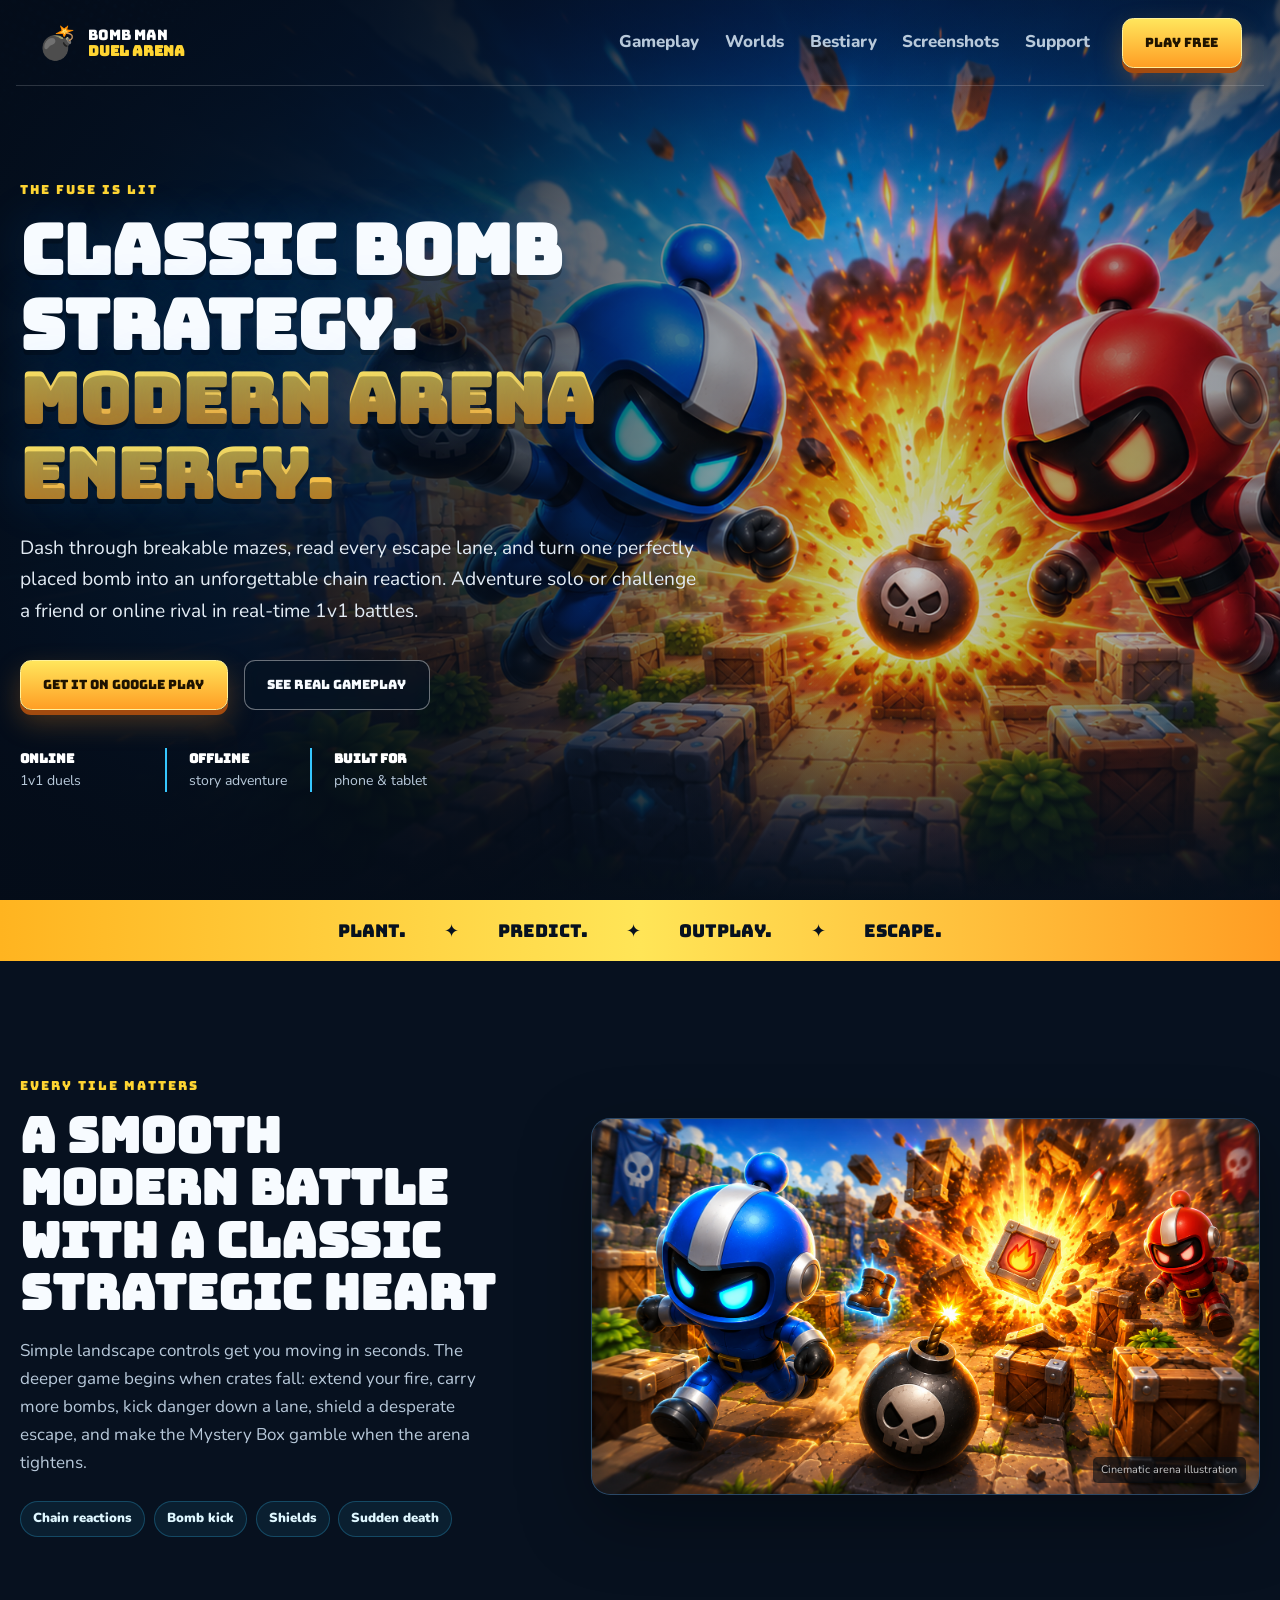
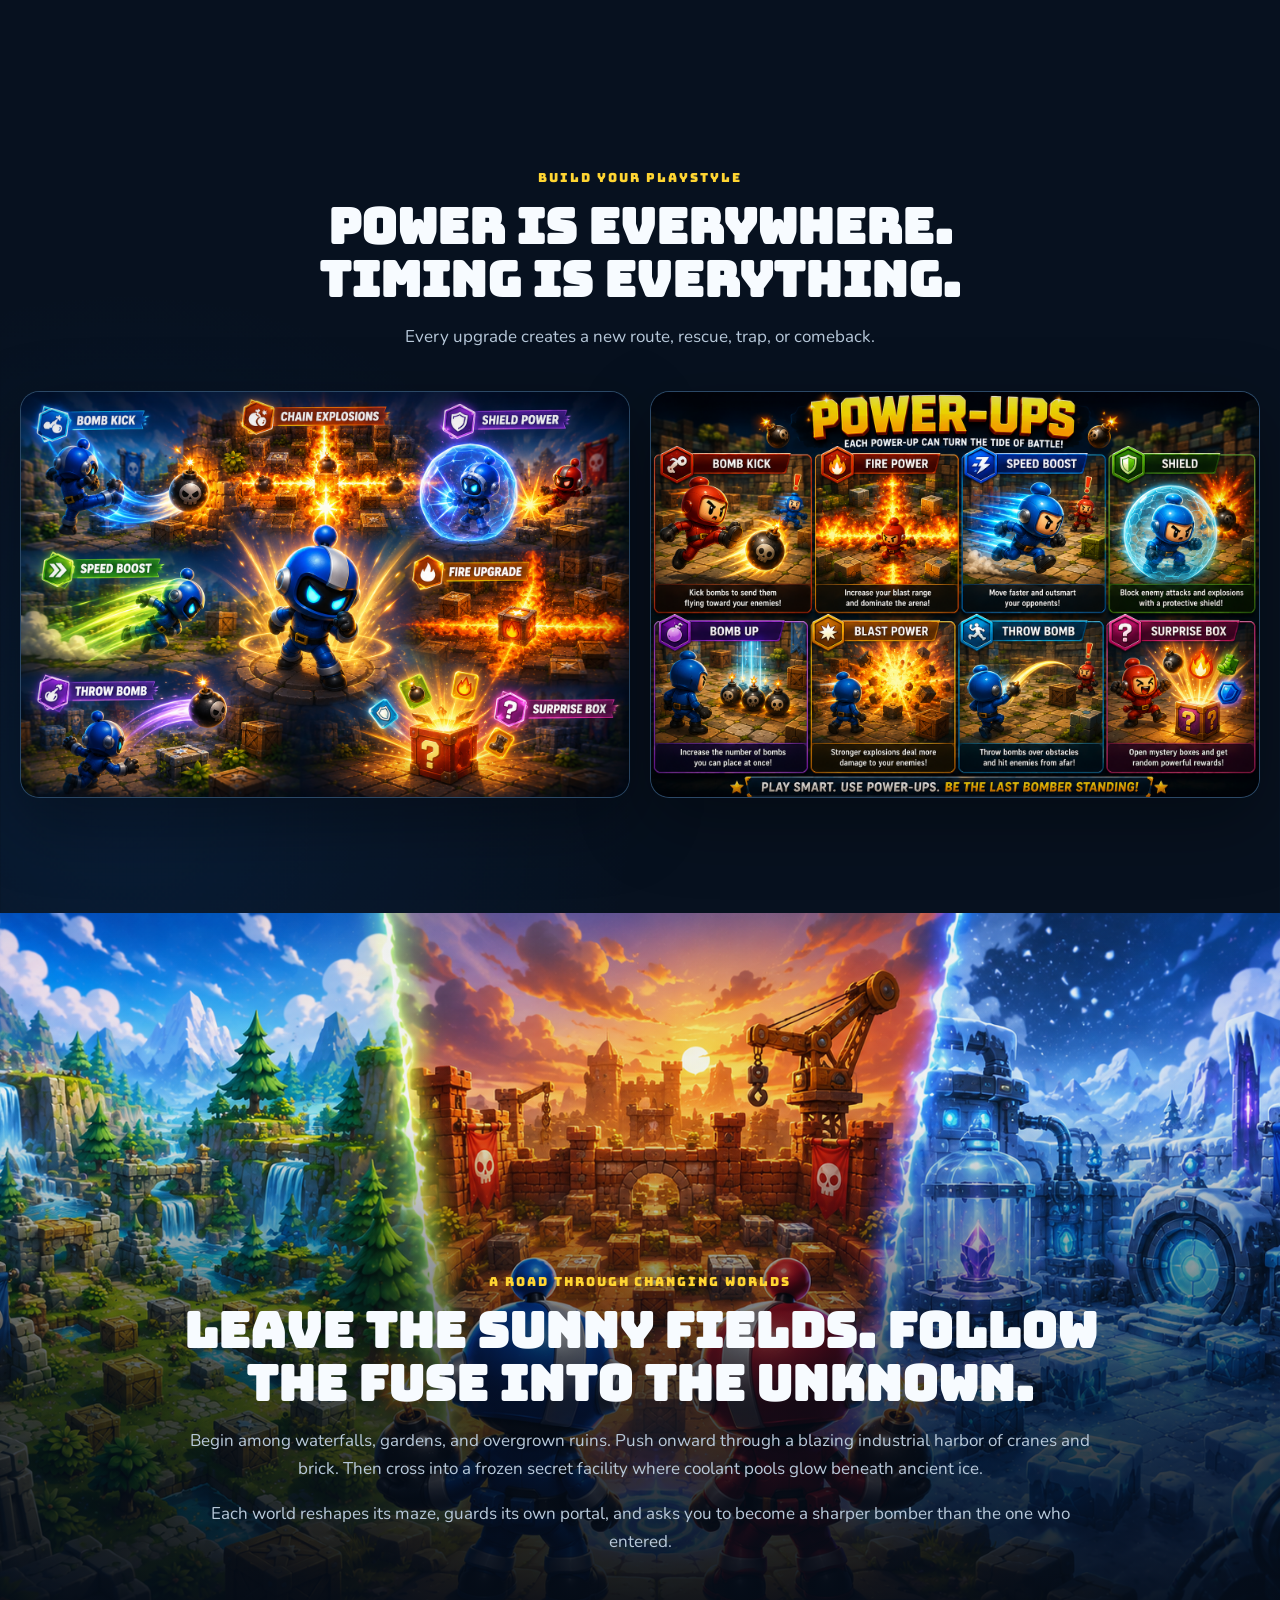
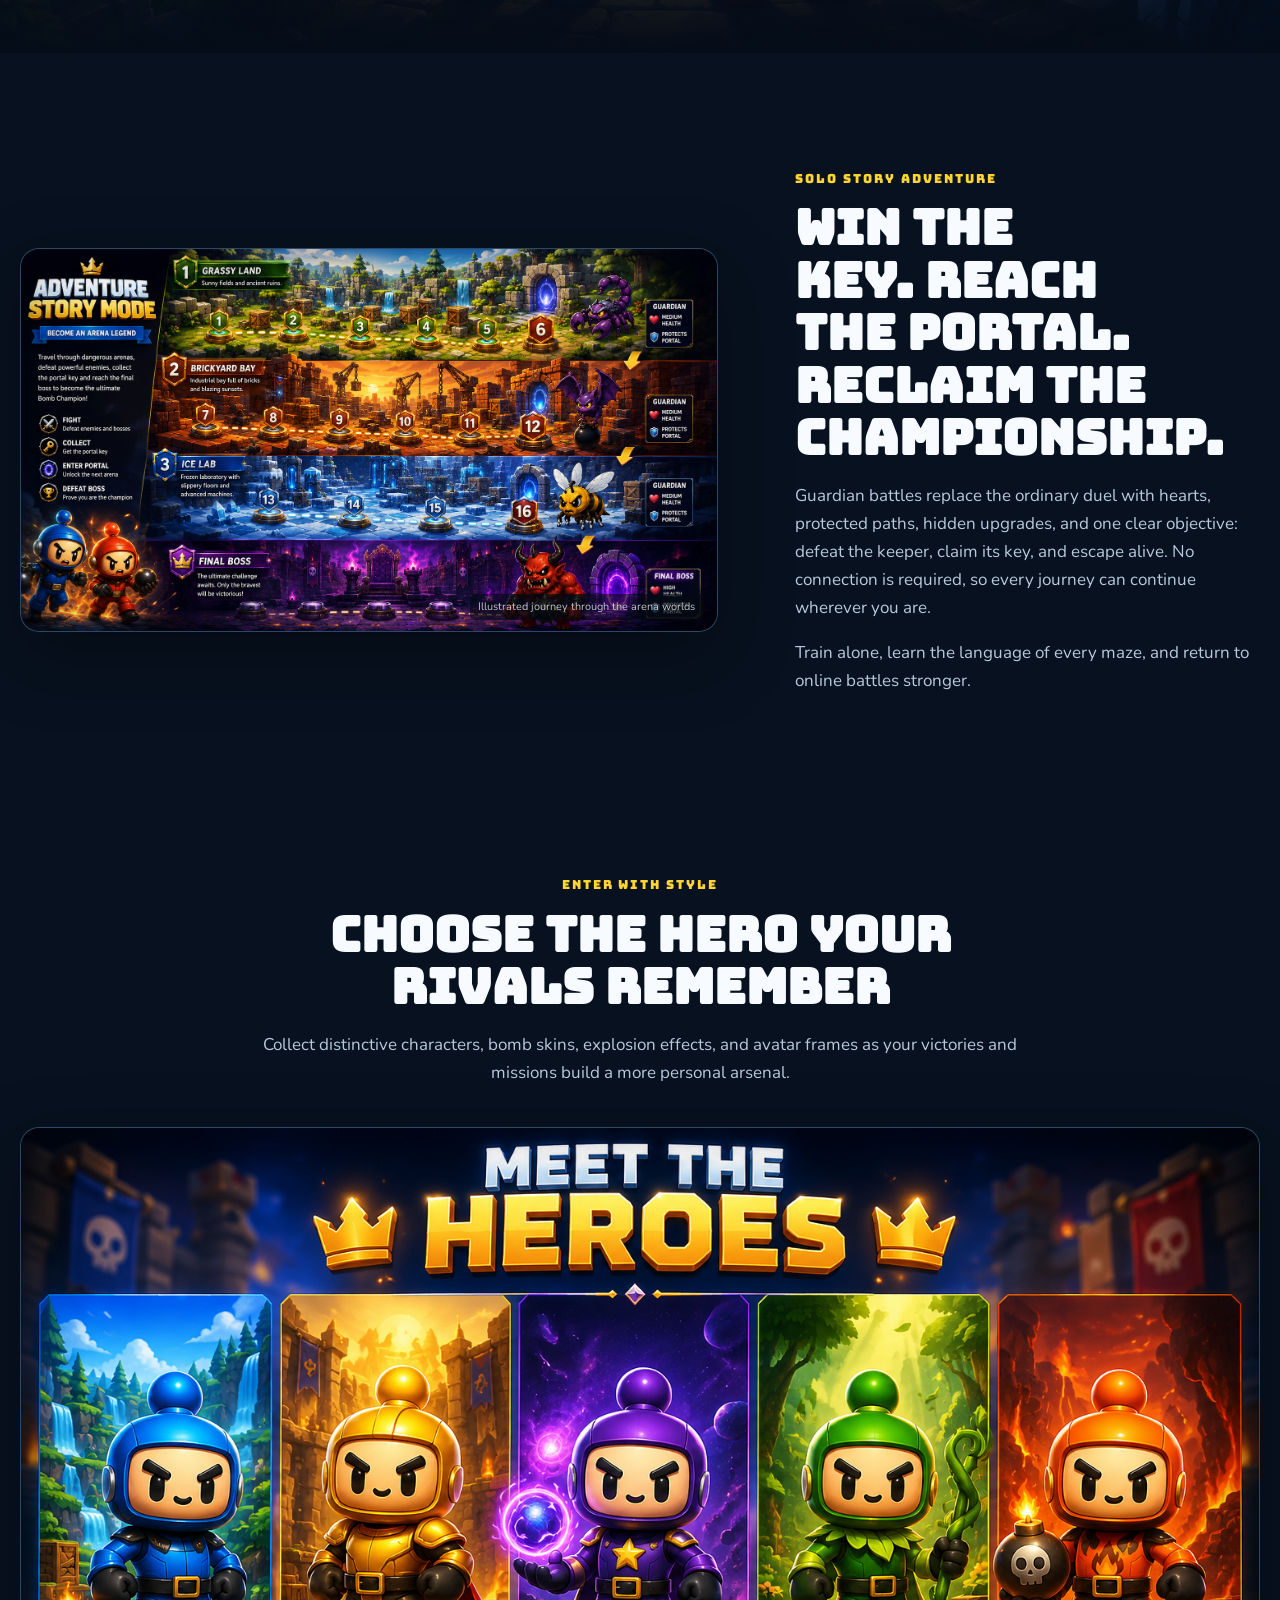
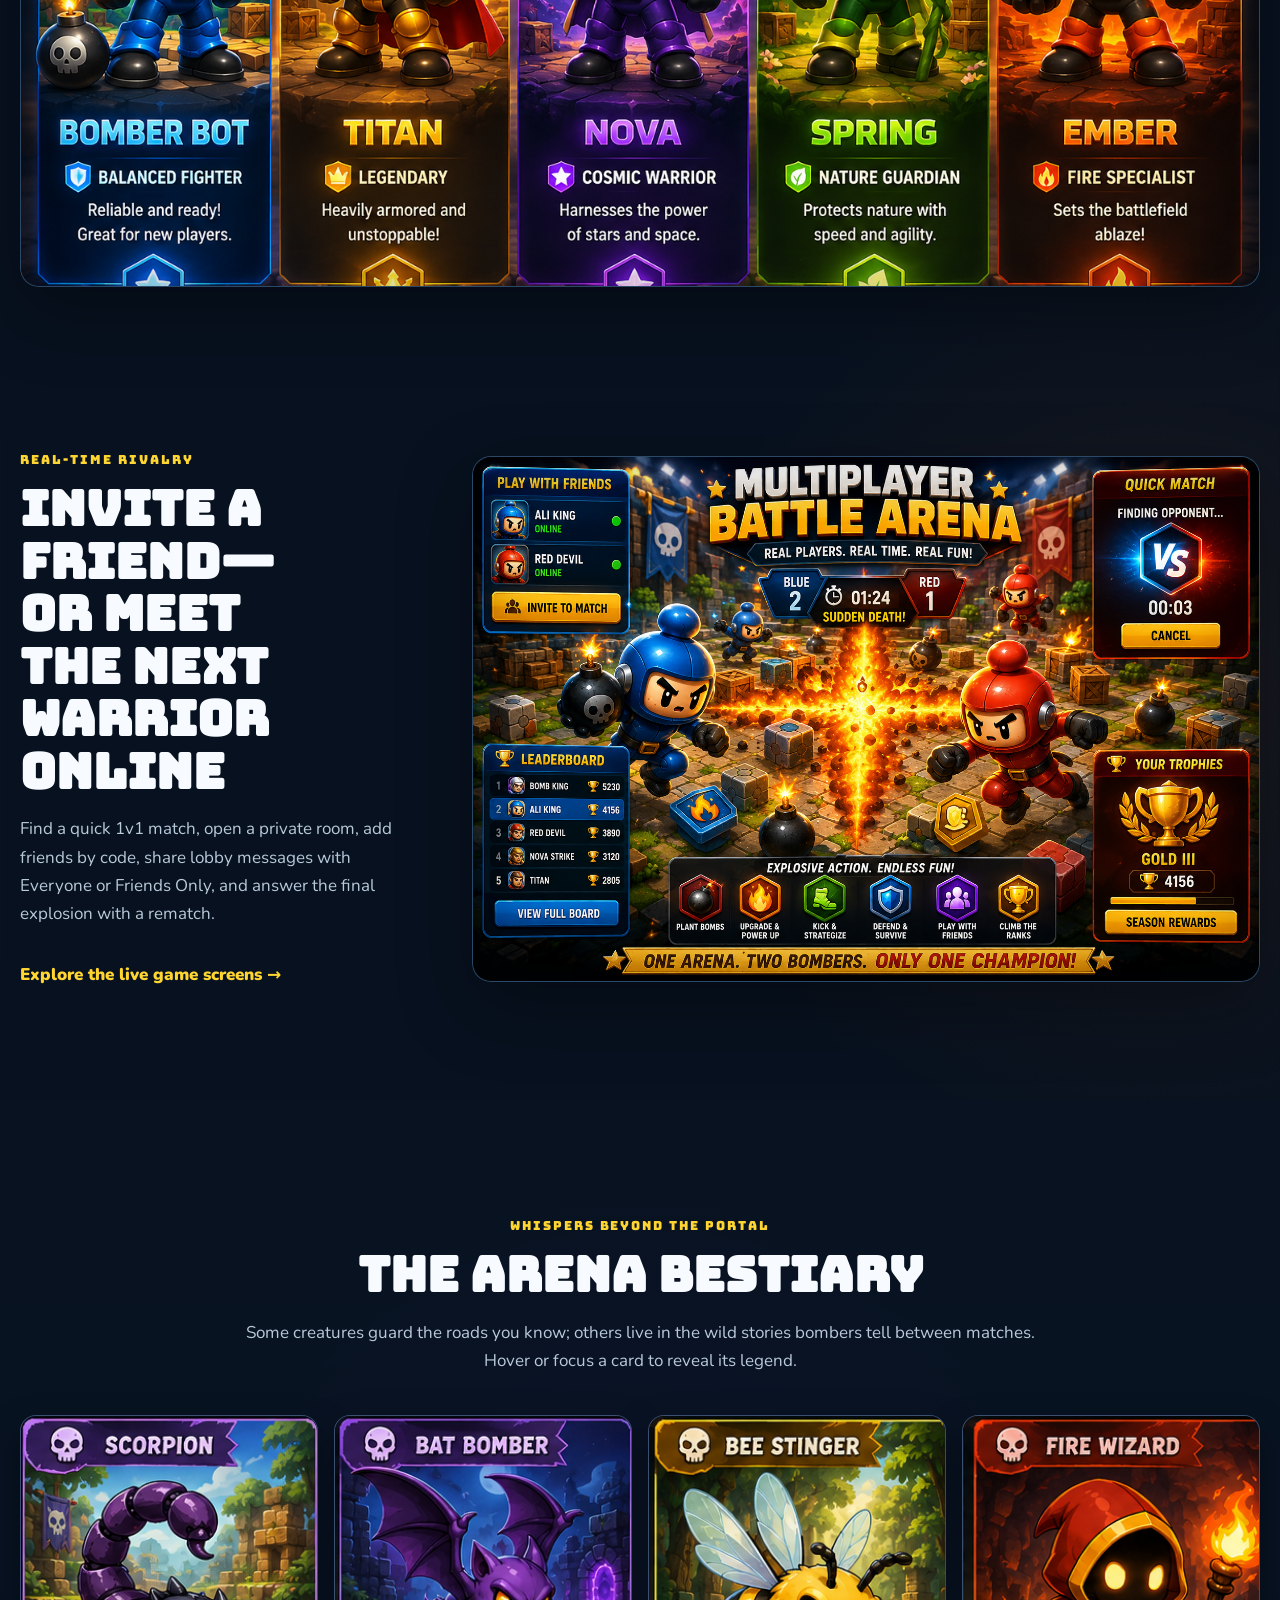
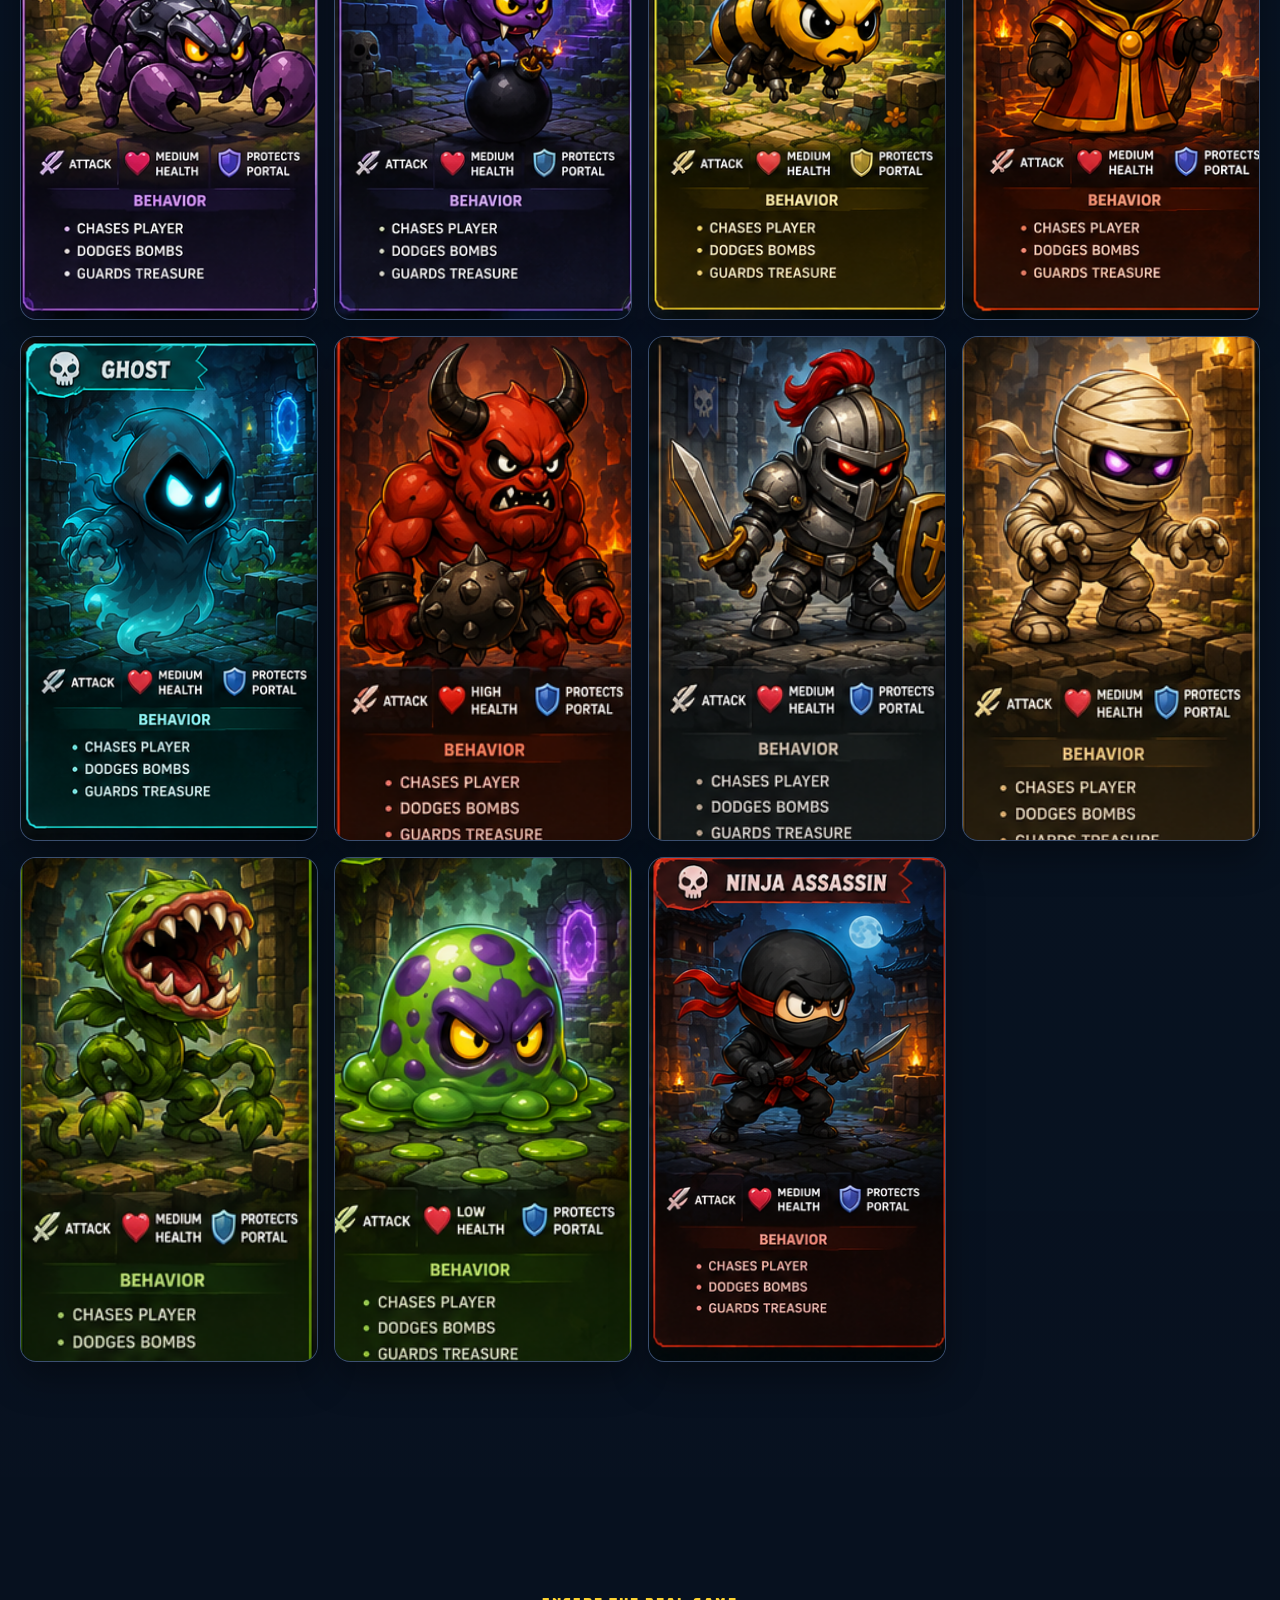
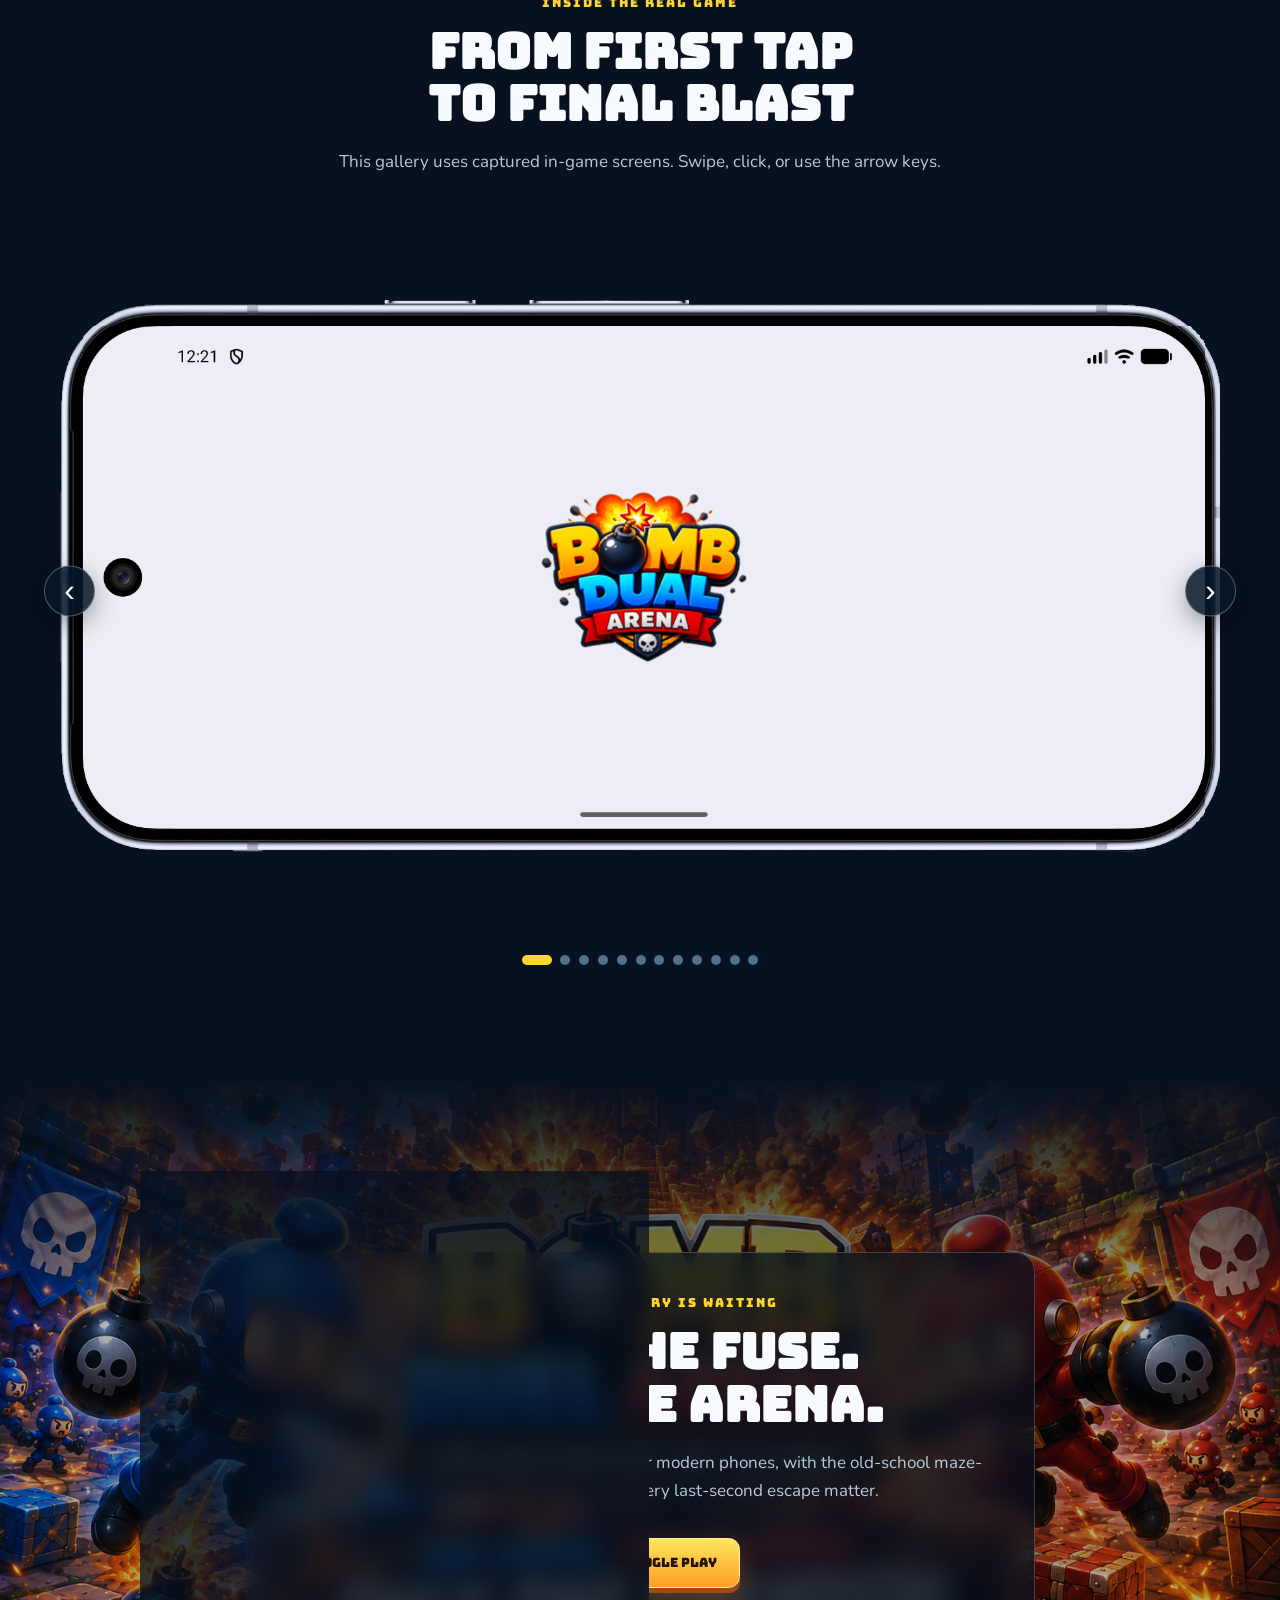
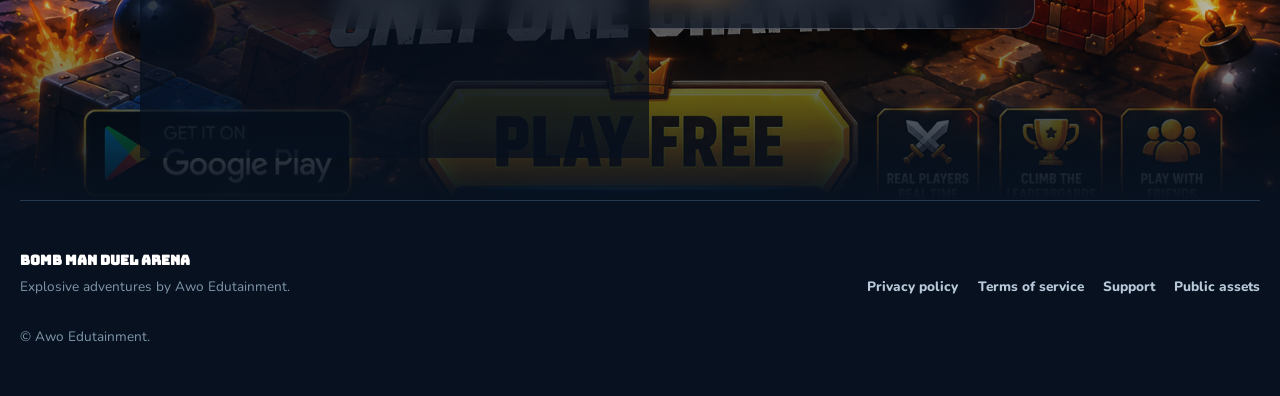
==== index.html @ c34340f0 "Update Bomb Man Duel Arena public website" ====
<!DOCTYPE html>
<html lang="en">
<head>
<meta charset="utf-8">
<meta name="viewport" content="width=device-width, initial-scale=1">
<title>Bomb Man Duel Arena — Classic Bomb Adventure, Rebuilt for Mobile</title>
<meta name="description" content="Play Bomb Man Duel Arena solo or online: fast 1v1 bomb battles, story worlds, guardian challenges, power-ups, friends, and modern mobile controls.">
<link rel="canonical" href="https://awahab07.github.io/bomb-duel-arena-public/">
<meta property="og:title" content="Bomb Man Duel Arena">
<meta property="og:description" content="Classic maze-bomb strategy with a vibrant modern look, solo story adventures, and real-time online rivalry.">
<meta property="og:type" content="website">
<meta property="og:url" content="https://awahab07.github.io/bomb-duel-arena-public/">
<meta property="og:image" content="https://awahab07.github.io/bomb-duel-arena-public/assets/concept/Hero_Banner_1920_1080.png">
<meta name="twitter:card" content="summary_large_image">
<link rel="stylesheet" href="style.css">
<link rel="icon" href="data:image/svg+xml,<svg xmlns=%22http://www.w3.org/2000/svg%22 viewBox=%220 0 100 100%22><text y=%22.9em%22 font-size=%2290%22>💣</text></svg>">
<script defer src="site.js"></script>
</head>
<body>
<a class="skip-link" href="#main">Skip to content</a>

<header class="site-header">
  <a class="brand" href="#" aria-label="Bomb Man Duel Arena home">
    <span class="brand-bomb" aria-hidden="true">💣</span>
    <span>Bomb Man <strong>Duel Arena</strong></span>
  </a>
  <nav class="site-nav" aria-label="Primary">
    <a href="#gameplay">Gameplay</a>
    <a href="#worlds">Worlds</a>
    <a href="#bestiary">Bestiary</a>
    <a href="#screenshots">Screenshots</a>
    <a href="support/">Support</a>
  </nav>
  <a class="nav-cta" href="https://play.google.com/store/apps/details?id=com.awoedutainment.bda">Play free</a>
</header>

<main id="main">
  <section class="hero-section">
    <img class="hero-backdrop" src="assets/concept/Hero_Banner_1920_1080.png" alt="" width="1672" height="941">
    <div class="hero-vignette"></div>
    <div class="hero-copy">
      <p class="eyebrow">The fuse is lit</p>
      <h1>Classic bomb strategy.<br><span>Modern arena energy.</span></h1>
      <p>Dash through breakable mazes, read every escape lane, and turn one perfectly placed bomb into an unforgettable chain reaction. Adventure solo or challenge a friend or online rival in real-time 1v1 battles.</p>
      <div class="hero-actions">
        <a class="button primary" href="https://play.google.com/store/apps/details?id=com.awoedutainment.bda">Get it on Google Play</a>
        <a class="button ghost" href="#screenshots">See real gameplay</a>
      </div>
      <ul class="hero-stats" aria-label="Game highlights">
        <li><strong>Online</strong><span>1v1 duels</span></li>
        <li><strong>Offline</strong><span>story adventure</span></li>
        <li><strong>Built for</strong><span>phone &amp; tablet</span></li>
      </ul>
    </div>
  </section>

  <section class="intro-strip" aria-label="Core game promise">
    <p>Plant.</p><span>✦</span><p>Predict.</p><span>✦</span><p>Outplay.</p><span>✦</span><p>Escape.</p>
  </section>

  <section class="content-section split-feature" id="gameplay">
    <div class="section-copy">
      <p class="eyebrow">Every tile matters</p>
      <h2>A smooth modern battle with a classic strategic heart</h2>
      <p>Simple landscape controls get you moving in seconds. The deeper game begins when crates fall: extend your fire, carry more bombs, kick danger down a lane, shield a desperate escape, and make the Mystery Box gamble when the arena tightens.</p>
      <div class="pill-row">
        <span>Chain reactions</span><span>Bomb kick</span><span>Shields</span><span>Sudden death</span>
      </div>
    </div>
    <figure class="cinematic-frame">
      <img src="assets/concept/bomb-combat.png" width="1672" height="941" loading="lazy" alt="Illustrated bomb combat with heroes racing through exploding crates.">
      <figcaption>Cinematic arena illustration</figcaption>
    </figure>
  </section>

  <section class="content-section">
    <div class="section-heading centered">
      <p class="eyebrow">Build your playstyle</p>
      <h2>Power is everywhere. Timing is everything.</h2>
      <p>Every upgrade creates a new route, rescue, trap, or comeback.</p>
    </div>
    <div class="strategy-grid">
      <figure class="art-panel">
        <img src="assets/concept/Strategy.png" width="1536" height="1024" loading="lazy" alt="Illustrated strategy board showing bomb kick, chain explosions, shields, speed, fire, and mystery rewards.">
      </figure>
      <figure class="art-panel">
        <img src="assets/concept/power-ups.png" width="1536" height="1024" loading="lazy" alt="Illustrated power-up collection for bomb count, blast strength, speed, shield, kick, and mystery rewards.">
      </figure>
    </div>
  </section>

  <section class="worlds-section" id="worlds">
    <img class="worlds-backdrop" src="assets/concept/3-worlds.png" width="1774" height="887" loading="lazy" alt="Illustrated green valley, industrial city, and frozen laboratory worlds.">
    <div class="worlds-copy">
      <p class="eyebrow">A road through changing worlds</p>
      <h2>Leave the sunny fields. Follow the fuse into the unknown.</h2>
      <p>Begin among waterfalls, gardens, and overgrown ruins. Push onward through a blazing industrial harbor of cranes and brick. Then cross into a frozen secret facility where coolant pools glow beneath ancient ice.</p>
      <p>Each world reshapes its maze, guards its own portal, and asks you to become a sharper bomber than the one who entered.</p>
    </div>
  </section>

  <section class="content-section split-feature story-feature">
    <figure class="cinematic-frame">
      <img src="assets/concept/story.png" width="1693" height="929" loading="lazy" alt="Illustrated story journey across green, industrial, and frozen paths toward guardian portals.">
      <figcaption>Illustrated journey through the arena worlds</figcaption>
    </figure>
    <div class="section-copy">
      <p class="eyebrow">Solo story adventure</p>
      <h2>Win the key. Reach the portal. Reclaim the championship.</h2>
      <p>Guardian battles replace the ordinary duel with hearts, protected paths, hidden upgrades, and one clear objective: defeat the keeper, claim its key, and escape alive. No connection is required, so every journey can continue wherever you are.</p>
      <p>Train alone, learn the language of every maze, and return to online battles stronger.</p>
    </div>
  </section>

  <section class="content-section heroes-section">
    <div class="section-heading centered">
      <p class="eyebrow">Enter with style</p>
      <h2>Choose the hero your rivals remember</h2>
      <p>Collect distinctive characters, bomb skins, explosion effects, and avatar frames as your victories and missions build a more personal arsenal.</p>
    </div>
    <figure class="wide-art-panel">
      <img src="assets/concept/heroes.png" width="1536" height="1024" loading="lazy" alt="Illustrated Bomber Bot, Titan, Nova, Spring, and Ember hero lineup.">
    </figure>
  </section>

  <section class="versus-section">
    <div class="versus-copy">
      <p class="eyebrow">Real-time rivalry</p>
      <h2>Invite a friend—or meet the next warrior online</h2>
      <p>Find a quick 1v1 match, open a private room, add friends by code, share lobby messages with Everyone or Friends Only, and answer the final explosion with a rematch.</p>
      <a class="text-link" href="#screenshots">Explore the live game screens →</a>
    </div>
    <figure class="wide-art-panel">
      <img src="assets/concept/multiplayer.png" width="1536" height="1024" loading="lazy" alt="Cinematic concept art celebrating multiplayer bomb-arena rivalry.">
    </figure>
  </section>

  <section class="bestiary-section" id="bestiary">
    <div class="section-heading centered">
      <p class="eyebrow">Whispers beyond the portal</p>
      <h2>The arena bestiary</h2>
      <p>Some creatures guard the roads you know; others live in the wild stories bombers tell between matches. Hover or focus a card to reveal its legend.</p>
    </div>
    <div class="enemy-grid">
      <article class="flip-card" tabindex="0"><div class="flip-card-inner"><div class="flip-front"><img src="assets/enemies/scorpion.png" alt="Scorpion enemy card."></div><div class="flip-back"><h3>Scorpion</h3><p>The canyon gatekeeper hears a fuse through stone. It circles the treasure path, lets impatient heroes commit, then snaps shut the only safe lane.</p><span>Portal sentinel · Ambusher</span></div></div></article>
      <article class="flip-card" tabindex="0"><div class="flip-card-inner"><div class="flip-front"><img src="assets/enemies/bat-bomber.png" alt="Bat Bomber enemy card."></div><div class="flip-back"><h3>Bat Bomber</h3><p>A cave-born trickster that rides its own bomb through moonlit ruins. Every flutter is a feint; every dropped fuse lands where panic wants to run.</p><span>Night raider · Fuse rider</span></div></div></article>
      <article class="flip-card" tabindex="0"><div class="flip-card-inner"><div class="flip-front"><img src="assets/enemies/bee-stinger.png" alt="Bee Stinger enemy card."></div><div class="flip-back"><h3>Bee Stinger</h3><p>The gardens' furious patrol captain. Fast, territorial, and impossible to ignore, it turns flower-lined corridors into buzzing pursuit routes.</p><span>Garden hunter · Swift guard</span></div></div></article>
      <article class="flip-card" tabindex="0"><div class="flip-card-inner"><div class="flip-front"><img src="assets/enemies/fire-wizard.png" alt="Fire Wizard enemy card."></div><div class="flip-back"><h3>Fire Wizard</h3><p>Keeper of the factory's first flame. Its lantern reads the future in sparks and seals careless exits with walls of living heat.</p><span>Flame keeper · Lane controller</span></div></div></article>
      <article class="flip-card" tabindex="0"><div class="flip-card-inner"><div class="flip-front"><img src="assets/enemies/ghost.png" alt="Ghost enemy card."></div><div class="flip-back"><h3>Ghost</h3><p>A lost champion that never found its final portal. It drifts through silent halls, guarding the key it can no longer carry.</p><span>Portal echo · Relentless watcher</span></div></div></article>
      <article class="flip-card" tabindex="0"><div class="flip-card-inner"><div class="flip-front"><img src="assets/enemies/demon-brute.png" alt="Demon Brute enemy card."></div><div class="flip-back"><h3>Demon Brute</h3><p>The furnace made a monster from rage and iron. It does not solve mazes; it advances until the maze learns to move.</p><span>Furnace tyrant · Heavy pursuer</span></div></div></article>
      <article class="flip-card" tabindex="0"><div class="flip-card-inner"><div class="flip-front"><img src="assets/enemies/dark-knight.png" alt="Dark Knight enemy card."></div><div class="flip-back"><h3>Dark Knight</h3><p>Once sworn to protect the championship crown, this silent duelist now tests every challenger with shield, steel, and perfect patience.</p><span>Fallen champion · Armored guard</span></div></div></article>
      <article class="flip-card" tabindex="0"><div class="flip-card-inner"><div class="flip-front"><img src="assets/enemies/mummy.png" alt="Mummy enemy card."></div><div class="flip-back"><h3>Mummy</h3><p>Wrapped in maps from arenas erased from history. It follows old routes no living bomber remembers—and always arrives first.</p><span>Ancient pathfinder · Tomb keeper</span></div></div></article>
      <article class="flip-card" tabindex="0"><div class="flip-card-inner"><div class="flip-front"><img src="assets/enemies/plant-monster.png" alt="Plant Monster enemy card."></div><div class="flip-back"><h3>Plant Monster</h3><p>A hungry wall of roots and teeth awakened beneath the meadow. Break its cover and the whole garden seems to chase you.</p><span>Wild guardian · Close-range terror</span></div></div></article>
      <article class="flip-card" tabindex="0"><div class="flip-card-inner"><div class="flip-front"><img src="assets/enemies/toxic-slime.png" alt="Toxic Slime enemy card."></div><div class="flip-back"><h3>Toxic Slime</h3><p>Born where mystery energy leaked into the ruins. Slow to anger, impossible to predict, and always larger after a bad decision.</p><span>Mystery spawn · Living hazard</span></div></div></article>
      <article class="flip-card" tabindex="0"><div class="flip-card-inner"><div class="flip-front"><img src="assets/enemies/ninja-assassin.png" alt="Ninja Assassin enemy card."></div><div class="flip-back"><h3>Ninja Assassin</h3><p>The midnight rival who studies every dodge before making one move. By the time its red scarf appears, the escape route is already gone.</p><span>Moonlit rival · Precision hunter</span></div></div></article>
    </div>
  </section>

  <section class="screenshots-section" id="screenshots">
    <div class="section-heading centered">
      <p class="eyebrow">Inside the real game</p>
      <h2>From first tap to final blast</h2>
      <p>This gallery uses captured in-game screens. Swipe, click, or use the arrow keys.</p>
    </div>
    <div class="carousel" data-carousel data-carousel-name="Game screen" tabindex="0" aria-roledescription="carousel" aria-label="In-game screenshots">
      <div class="carousel-live" data-carousel-live aria-live="polite"></div>
      <button type="button" class="carousel-control prev" data-carousel-prev aria-label="Previous screenshot">‹</button>
      <div class="carousel-viewport"><div class="carousel-track" data-carousel-track>
        <figure class="carousel-slide" data-carousel-slide><img src="assets/screenshots/bda-1.png" width="1784" height="850" loading="lazy" alt="Bomb Duel Arena splash screen inside a landscape phone frame."></figure>
        <figure class="carousel-slide" data-carousel-slide hidden><img src="assets/screenshots/bda-2.png" width="1784" height="850" loading="lazy" alt="Tap-to-start title screen with blue, red, green, and gold bomb heroes."></figure>
        <figure class="carousel-slide" data-carousel-slide hidden><img src="assets/screenshots/bda-3.png" width="1784" height="850" loading="lazy" alt="Main menu with online play, offline story, missions, shop, characters, leaderboard, and friends."></figure>
        <figure class="carousel-slide" data-carousel-slide hidden><img src="assets/screenshots/bda-4.png" width="1784" height="850" loading="lazy" alt="Online 1v1 matchmaking screen with entry fee and random arena selection."></figure>
        <figure class="carousel-slide" data-carousel-slide hidden><img src="assets/screenshots/bda-5.png" width="1784" height="850" loading="lazy" alt="Brickyard Bay story introduction over its island map."></figure>
        <figure class="carousel-slide" data-carousel-slide hidden><img src="assets/screenshots/bda-6.png" width="1784" height="850" loading="lazy" alt="Brickyard guardian fight with hearts, portal-key objective, bombs, and breakable crates."></figure>
        <figure class="carousel-slide" data-carousel-slide hidden><img src="assets/screenshots/bda-7.png" width="1784" height="850" loading="lazy" alt="Completed Brickyard Bay story map with sixteen connected stages and a boss gate."></figure>
        <figure class="carousel-slide" data-carousel-slide hidden><img src="assets/screenshots/bda-8.png" width="1784" height="850" loading="lazy" alt="Brickyard story battle before the maze crates are broken."></figure>
        <figure class="carousel-slide" data-carousel-slide hidden><img src="assets/screenshots/bda-9.png" width="1784" height="850" loading="lazy" alt="Completed Grassy Lands story map winding through forests, rivers, and mountains."></figure>
        <figure class="carousel-slide" data-carousel-slide hidden><img src="assets/screenshots/bda-10.png" width="1784" height="850" loading="lazy" alt="Live online 1v1 duel with timer, ping, stats, bombs, crates, and chain explosions."></figure>
        <figure class="carousel-slide" data-carousel-slide hidden><img src="assets/screenshots/bda-11.png" width="1784" height="850" loading="lazy" alt="Frozen Ice Lab guardian battle with portal, ice blocks, barrels, and explosion effects."></figure>
        <figure class="carousel-slide" data-carousel-slide hidden><img src="assets/screenshots/bda-12.png" width="1784" height="850" loading="lazy" alt="Friends Chat screen with friend code, Lobby Chat, Friends Chat, and Chat History tabs."></figure>
      </div></div>
      <button type="button" class="carousel-control next" data-carousel-next aria-label="Next screenshot">›</button>
      <div class="carousel-dots" data-carousel-dots aria-label="Screenshot pagination"></div>
    </div>
  </section>

  <section class="cta-section">
    <img src="assets/concept/CTA_banner.png" width="1536" height="1024" loading="lazy" alt="" class="cta-backdrop">
    <div class="cta-overlay"></div>
    <div class="cta-copy">
      <p class="eyebrow">Your next rivalry is waiting</p>
      <h2>Light the fuse. Enter the arena.</h2>
      <p>Free to download. Built from the ground up for modern phones, with the old-school maze-bomb feeling that still makes every last-second escape matter.</p>
      <a class="button primary" href="https://play.google.com/store/apps/details?id=com.awoedutainment.bda">Play on Google Play</a>
    </div>
  </section>
</main>

<footer class="site-footer">
  <div><strong>Bomb Man Duel Arena</strong><p>Explosive adventures by Awo Edutainment.</p></div>
  <nav aria-label="Legal">
    <a href="privacy-policy/">Privacy policy</a>
    <a href="terms-of-service/">Terms of service</a>
    <a href="support/">Support</a>
    <a href="assets/">Public assets</a>
  </nav>
  <p>© Awo Edutainment.</p>
</footer>
</body>
</html>
---- style.css ----
@import url("https://fonts.googleapis.com/css2?family=Bungee&family=Nunito:wght@500;700;800;900&display=swap");

:root {
  --ink: #07111f;
  --ink-soft: #0d1c31;
  --panel: #10233b;
  --panel-light: #173451;
  --line: rgba(135, 205, 255, 0.22);
  --text: #f7fbff;
  --muted: #b8c9da;
  --gold: #ffd532;
  --orange: #ff8a1f;
  --cyan: #36c7ff;
  --blue: #1789ff;
  --green: #3ee27b;
  --max: 1240px;
  color-scheme: dark;
}

* { box-sizing: border-box; }

html {
  scroll-behavior: smooth;
  background: var(--ink);
}

body {
  margin: 0;
  overflow-x: hidden;
  color: var(--text);
  background:
    radial-gradient(circle at 10% 24%, rgba(26, 131, 255, 0.1), transparent 32rem),
    radial-gradient(circle at 90% 55%, rgba(255, 125, 31, 0.08), transparent 30rem),
    var(--ink);
  font-family: "Nunito", system-ui, sans-serif;
  font-size: 17px;
  line-height: 1.65;
}

img { display: block; max-width: 100%; }
a { color: inherit; }

.skip-link {
  position: fixed;
  z-index: 1000;
  top: 1rem;
  left: 1rem;
  padding: 0.7rem 1rem;
  border-radius: 0.6rem;
  color: #07111f;
  background: #fff;
  transform: translateY(-180%);
}

.skip-link:focus { transform: translateY(0); }

.site-header {
  position: absolute;
  z-index: 20;
  top: 0;
  left: 50%;
  width: min(100% - 2rem, 1380px);
  min-height: 86px;
  display: flex;
  align-items: center;
  gap: 2rem;
  padding: 1rem 1.4rem;
  border-bottom: 1px solid rgba(255, 255, 255, 0.16);
  transform: translateX(-50%);
}

.brand {
  display: flex;
  align-items: center;
  gap: 0.6rem;
  color: white;
  font-family: "Bungee", sans-serif;
  font-size: 0.9rem;
  line-height: 1.1;
  text-decoration: none;
  text-transform: uppercase;
}

.brand strong {
  display: block;
  color: var(--gold);
}

.brand-bomb { font-size: 2rem; }

.site-nav {
  display: flex;
  gap: clamp(1rem, 2vw, 2rem);
  margin-left: auto;
}

.site-nav a,
.site-footer a {
  color: var(--muted);
  font-weight: 800;
  text-decoration: none;
}

.site-nav a:hover,
.site-nav a:focus-visible,
.site-footer a:hover,
.site-footer a:focus-visible {
  color: white;
}

.nav-cta,
.button {
  display: inline-flex;
  align-items: center;
  justify-content: center;
  min-height: 50px;
  padding: 0.75rem 1.4rem;
  border: 1px solid transparent;
  border-radius: 0.7rem;
  font-family: "Bungee", sans-serif;
  font-size: 0.8rem;
  line-height: 1.2;
  text-align: center;
  text-decoration: none;
  text-transform: uppercase;
  transition: transform 160ms ease, filter 160ms ease, background 160ms ease;
}

.nav-cta,
.button.primary {
  color: #1f1300;
  border-color: #fff19a;
  background: linear-gradient(180deg, #ffe65c, #ff9e24);
  box-shadow: 0 5px 0 #a34b0f, 0 12px 28px rgba(255, 146, 30, 0.27);
}

.button.ghost {
  border-color: rgba(255, 255, 255, 0.4);
  background: rgba(6, 19, 35, 0.64);
  backdrop-filter: blur(8px);
}

.nav-cta:hover,
.button:hover {
  filter: brightness(1.08);
  transform: translateY(-2px);
}

.hero-section {
  position: relative;
  min-height: min(940px, 100svh);
  display: grid;
  align-items: center;
  overflow: hidden;
  isolation: isolate;
}

.hero-backdrop,
.worlds-backdrop,
.cta-backdrop {
  position: absolute;
  z-index: -3;
  inset: 0;
  width: 100%;
  height: 100%;
  object-fit: cover;
}

.hero-backdrop { object-position: 62% center; }

.hero-vignette {
  position: absolute;
  z-index: -2;
  inset: 0;
  background:
    linear-gradient(90deg, rgba(4, 12, 24, 0.96) 0%, rgba(4, 12, 24, 0.78) 38%, rgba(4, 12, 24, 0.2) 67%, rgba(4, 12, 24, 0.45) 100%),
    linear-gradient(0deg, var(--ink), transparent 28%, transparent 75%, rgba(4, 12, 24, 0.5));
}

.hero-copy {
  width: min(100% - 2rem, var(--max));
  margin: 6.5rem auto 2rem;
}

.hero-copy > * { max-width: 690px; }

.eyebrow {
  margin: 0 0 0.8rem;
  color: var(--gold);
  font-family: "Bungee", sans-serif;
  font-size: 0.78rem;
  letter-spacing: 0.16em;
  text-transform: uppercase;
}

h1, h2, h3 {
  margin-top: 0;
  font-family: "Bungee", sans-serif;
  line-height: 1.08;
  text-wrap: balance;
}

h1 {
  margin-bottom: 1.3rem;
  font-size: clamp(2.55rem, 5.4vw, 5.6rem);
  text-shadow: 0 5px 0 rgba(0, 0, 0, 0.28), 0 0 50px rgba(26, 137, 255, 0.18);
}

h1 span {
  color: var(--gold);
  background: linear-gradient(180deg, #fff36b, #ff9b1e);
  -webkit-background-clip: text;
  background-clip: text;
  -webkit-text-fill-color: transparent;
}

h2 {
  margin-bottom: 1rem;
  font-size: clamp(2rem, 3.8vw, 3.7rem);
}

h3 { font-size: 1.12rem; }

.hero-copy > p:not(.eyebrow) {
  color: #e2ebf4;
  font-size: clamp(1.05rem, 1.5vw, 1.25rem);
}

.hero-actions {
  display: flex;
  flex-wrap: wrap;
  gap: 1rem;
  margin: 2rem 0 2.4rem;
}

.hero-stats {
  display: flex;
  flex-wrap: wrap;
  gap: 0;
  margin: 0;
  padding: 0;
  list-style: none;
}

.hero-stats li {
  min-width: 145px;
  padding: 0 1.4rem;
  border-left: 2px solid var(--cyan);
}

.hero-stats li:first-child { padding-left: 0; border-left: 0; }
.hero-stats strong, .hero-stats span { display: block; }
.hero-stats strong { color: white; font-family: "Bungee", sans-serif; font-size: 0.8rem; text-transform: uppercase; }
.hero-stats span { color: var(--muted); font-size: 0.88rem; }

.intro-strip {
  display: flex;
  justify-content: center;
  gap: clamp(0.7rem, 3vw, 3rem);
  padding: 1rem;
  overflow: hidden;
  color: var(--ink);
  background: linear-gradient(90deg, #ffb420, #ffe557, #ff9d23);
  font-family: "Bungee", sans-serif;
  font-size: clamp(0.75rem, 2vw, 1.1rem);
  white-space: nowrap;
}

.intro-strip p { margin: 0; }

.content-section,
.bestiary-section,
.screenshots-section {
  width: min(100% - 2rem, var(--max));
  margin: 0 auto;
  padding: clamp(5rem, 9vw, 8rem) 0;
}

.split-feature {
  display: grid;
  grid-template-columns: minmax(0, 0.85fr) minmax(0, 1.15fr);
  align-items: center;
  gap: clamp(2rem, 6vw, 6rem);
}

.story-feature { grid-template-columns: minmax(0, 1.2fr) minmax(0, 0.8fr); }

.section-copy p:not(.eyebrow),
.section-heading > p:not(.eyebrow),
.versus-copy p:not(.eyebrow),
.worlds-copy p:not(.eyebrow),
.cta-copy p:not(.eyebrow) {
  color: var(--muted);
}

.centered {
  max-width: 800px;
  margin: 0 auto 2.5rem;
  text-align: center;
}

.cinematic-frame,
.art-panel,
.wide-art-panel {
  position: relative;
  margin: 0;
  overflow: hidden;
  border: 1px solid var(--line);
  border-radius: 1.2rem;
  background: var(--panel);
  box-shadow: 0 24px 70px rgba(0, 0, 0, 0.34), inset 0 0 0 1px rgba(255, 255, 255, 0.03);
}

.cinematic-frame::before,
.art-panel::before,
.wide-art-panel::before {
  content: "";
  position: absolute;
  z-index: 2;
  inset: 0;
  pointer-events: none;
  box-shadow: inset 0 0 70px rgba(3, 10, 18, 0.28);
}

.cinematic-frame img,
.art-panel img,
.wide-art-panel img {
  width: 100%;
  height: 100%;
  object-fit: cover;
}

.cinematic-frame figcaption {
  position: absolute;
  z-index: 3;
  right: 0.8rem;
  bottom: 0.7rem;
  padding: 0.25rem 0.55rem;
  border-radius: 0.3rem;
  color: rgba(255, 255, 255, 0.76);
  background: rgba(3, 10, 18, 0.62);
  font-size: 0.68rem;
}

.pill-row {
  display: flex;
  flex-wrap: wrap;
  gap: 0.55rem;
  margin-top: 1.5rem;
}

.pill-row span {
  padding: 0.4rem 0.75rem;
  border: 1px solid rgba(54, 199, 255, 0.25);
  border-radius: 999px;
  color: #dff7ff;
  background: rgba(54, 199, 255, 0.08);
  font-size: 0.82rem;
  font-weight: 900;
}

.strategy-grid {
  display: grid;
  grid-template-columns: repeat(2, minmax(0, 1fr));
  gap: 1.2rem;
}

.strategy-grid .art-panel { aspect-ratio: 3 / 2; }

.worlds-section {
  position: relative;
  min-height: 740px;
  display: flex;
  align-items: flex-end;
  isolation: isolate;
  overflow: hidden;
}

.worlds-section::after {
  content: "";
  position: absolute;
  z-index: -2;
  inset: 0;
  background: linear-gradient(0deg, rgba(4, 12, 24, 0.98) 0%, rgba(4, 12, 24, 0.72) 36%, rgba(4, 12, 24, 0.05) 73%);
}

.worlds-copy {
  width: min(100% - 2rem, var(--max));
  max-width: 920px;
  margin: 0 auto;
  padding: 5rem 0;
  text-align: center;
}

.heroes-section { padding-top: 3rem; }
.wide-art-panel { max-height: 760px; }

.versus-section {
  width: min(100% - 2rem, var(--max));
  display: grid;
  grid-template-columns: minmax(270px, 0.66fr) minmax(0, 1.34fr);
  align-items: center;
  gap: clamp(2rem, 5vw, 5rem);
  margin: 0 auto;
  padding: 3rem 0 7rem;
}

.text-link {
  display: inline-block;
  margin-top: 1rem;
  color: var(--gold);
  font-weight: 900;
  text-decoration: none;
}

.bestiary-section {
  width: 100%;
  max-width: none;
  padding-right: max(1rem, calc((100vw - var(--max)) / 2));
  padding-left: max(1rem, calc((100vw - var(--max)) / 2));
  background:
    linear-gradient(rgba(7, 17, 31, 0.86), rgba(7, 17, 31, 0.96)),
    radial-gradient(circle at 50% 30%, rgba(91, 56, 171, 0.42), transparent 34rem),
    var(--ink-soft);
}

.enemy-grid {
  display: grid;
  grid-template-columns: repeat(4, minmax(0, 1fr));
  gap: 1rem;
}

.flip-card {
  aspect-ratio: 0.59;
  min-height: 350px;
  outline: 0;
  perspective: 1200px;
}

.flip-card-inner {
  position: relative;
  width: 100%;
  height: 100%;
  transition: transform 600ms cubic-bezier(0.2, 0.78, 0.25, 1);
  transform-style: preserve-3d;
}

.flip-card:hover .flip-card-inner,
.flip-card:focus-visible .flip-card-inner {
  transform: rotateY(180deg);
}

.flip-front,
.flip-back {
  position: absolute;
  inset: 0;
  overflow: hidden;
  border: 1px solid rgba(173, 197, 255, 0.27);
  border-radius: 1rem;
  background: var(--panel);
  box-shadow: 0 16px 36px rgba(0, 0, 0, 0.35);
  backface-visibility: hidden;
}

.flip-front img {
  width: 100%;
  height: 100%;
  object-fit: cover;
}

.flip-back {
  display: flex;
  flex-direction: column;
  justify-content: center;
  padding: clamp(1rem, 2vw, 1.7rem);
  text-align: center;
  background:
    radial-gradient(circle at 50% 18%, rgba(255, 193, 42, 0.18), transparent 48%),
    linear-gradient(145deg, #18294b, #10172d);
  transform: rotateY(180deg);
}

.flip-back h3 { color: var(--gold); }
.flip-back p { margin: 0 0 1.1rem; color: #d6e1ed; font-size: 0.93rem; line-height: 1.5; }
.flip-back span { color: var(--cyan); font-size: 0.72rem; font-weight: 900; letter-spacing: 0.08em; text-transform: uppercase; }

.screenshots-section { max-width: 1320px; }

.carousel {
  position: relative;
  max-width: 1160px;
  margin: 0 auto;
  outline: none;
}

.carousel:focus-visible .carousel-viewport {
  outline: 3px solid var(--cyan);
  outline-offset: 6px;
}

.carousel-viewport {
  min-height: 320px;
  overflow: hidden;
  border-radius: 1.2rem;
}

.carousel-track { position: relative; }

.carousel-slide {
  margin: 0;
  animation: reveal-slide 320ms ease;
}

.carousel-slide img {
  width: 100%;
  max-height: 720px;
  object-fit: contain;
}

@keyframes reveal-slide {
  from { opacity: 0.2; transform: scale(0.985); }
  to { opacity: 1; transform: scale(1); }
}

.carousel-control {
  position: absolute;
  z-index: 5;
  top: 50%;
  width: 3.2rem;
  height: 3.2rem;
  border: 1px solid rgba(255, 255, 255, 0.3);
  border-radius: 50%;
  color: white;
  background: rgba(8, 23, 40, 0.86);
  box-shadow: 0 8px 24px rgba(0, 0, 0, 0.35);
  font-size: 2rem;
  cursor: pointer;
  transform: translateY(-50%);
}

.carousel-control:hover,
.carousel-control:focus-visible { background: var(--blue); }
.carousel-control.prev { left: -1rem; }
.carousel-control.next { right: -1rem; }

.carousel-dots {
  display: flex;
  flex-wrap: wrap;
  justify-content: center;
  gap: 0.55rem;
  margin-top: 1.2rem;
}

.carousel-dot {
  width: 10px;
  height: 10px;
  padding: 0;
  border: 0;
  border-radius: 999px;
  background: #557089;
  cursor: pointer;
  transition: width 160ms ease, background 160ms ease;
}

.carousel-dot[aria-current="true"] {
  width: 30px;
  background: var(--gold);
}

.carousel-live {
  position: absolute;
  width: 1px;
  height: 1px;
  overflow: hidden;
  clip-path: inset(50%);
}

.cta-section {
  position: relative;
  min-height: 720px;
  display: grid;
  place-items: center;
  padding: 5rem 1rem;
  isolation: isolate;
  overflow: hidden;
  text-align: center;
}

.cta-overlay {
  position: absolute;
  z-index: -2;
  inset: 0;
  background:
    linear-gradient(0deg, var(--ink), transparent 26%, transparent 66%, var(--ink)),
    rgba(5, 14, 25, 0.3);
}

.cta-copy {
  max-width: 790px;
  padding: 2.5rem;
  border: 1px solid rgba(255, 255, 255, 0.2);
  border-radius: 1.2rem;
  background: rgba(7, 17, 31, 0.76);
  box-shadow: 0 24px 70px rgba(0, 0, 0, 0.42);
  backdrop-filter: blur(12px);
}

.cta-copy .button { margin-top: 1rem; }

.site-footer {
  width: min(100% - 2rem, var(--max));
  display: grid;
  grid-template-columns: 1fr auto;
  align-items: end;
  gap: 1.5rem;
  margin: 0 auto;
  padding: 3rem 0;
  border-top: 1px solid var(--line);
  color: #7f96aa;
  font-size: 0.85rem;
}

.site-footer strong { color: white; font-family: "Bungee", sans-serif; }
.site-footer p { margin: 0.2rem 0 0; }
.site-footer nav { display: flex; flex-wrap: wrap; gap: 1.2rem; }
.site-footer > p { grid-column: 1 / -1; }

.wrap {
  width: min(100% - 2rem, 920px);
  margin: 0 auto;
  padding: 3rem 0;
}

.wrap > header {
  padding: 2.5rem 1rem;
  text-align: center;
}

.wrap .logo { font-size: 4rem; }

.wrap h1 {
  margin: 0.5rem 0;
  font-size: clamp(2rem, 6vw, 3.8rem);
}

.wrap .subtitle {
  color: var(--gold);
  font-family: "Bungee", sans-serif;
  text-transform: uppercase;
}

.wrap > nav {
  display: flex;
  flex-wrap: wrap;
  justify-content: center;
  gap: 0.5rem;
  margin-bottom: 1rem;
}

.wrap > nav a {
  padding: 0.65rem 1rem;
  border: 1px solid var(--line);
  border-radius: 0.55rem;
  color: var(--muted);
  background: var(--ink-soft);
  font-weight: 900;
  text-decoration: none;
}

.wrap > nav a.active,
.wrap > nav a:hover {
  color: var(--ink);
  background: var(--gold);
}

.wrap main {
  padding: clamp(1.5rem, 5vw, 3.5rem);
  border: 1px solid var(--line);
  border-radius: 1rem;
  background: var(--ink-soft);
  box-shadow: 0 20px 55px rgba(0, 0, 0, 0.28);
}

.wrap main h2 {
  margin-top: 2.4rem;
  color: var(--gold);
  font-size: clamp(1.25rem, 3vw, 1.7rem);
}

.wrap main h2:first-of-type { margin-top: 1rem; }
.wrap main a { color: var(--cyan); }
.wrap .updated { color: var(--muted); font-weight: 800; }
.wrap .card { padding: 1.2rem; border: 1px solid var(--line); border-radius: 0.8rem; background: var(--panel); }
.wrap .btn { display: inline-block; padding: 0.65rem 1rem; border-radius: 0.5rem; color: var(--ink); background: var(--gold); font-weight: 900; text-decoration: none; }
.wrap footer { padding: 2rem 1rem; color: #7f96aa; text-align: center; }
.wrap footer a { color: var(--muted); }

.asset-index {
  min-height: 100svh;
  display: grid;
  place-items: center;
  padding: 2rem 1rem;
  background:
    linear-gradient(rgba(7, 17, 31, 0.75), rgba(7, 17, 31, 0.96)),
    url("assets/concept/Hero_Banner_1920_1080.png") center / cover fixed;
}

.asset-index-main {
  width: min(100%, 900px);
  padding: clamp(1.5rem, 5vw, 3.5rem);
  border: 1px solid var(--line);
  border-radius: 1.2rem;
  background: rgba(7, 17, 31, 0.88);
  box-shadow: 0 24px 70px rgba(0, 0, 0, 0.44);
  backdrop-filter: blur(12px);
}

.asset-index-main h1 { margin-bottom: 1rem; font-size: clamp(2.4rem, 8vw, 5rem); }
.asset-index-main > .eyebrow { margin-top: 2rem; }

.asset-categories {
  display: grid;
  grid-template-columns: repeat(2, minmax(0, 1fr));
  gap: 1rem;
  margin: 2rem 0;
}

.asset-categories a {
  display: flex;
  flex-direction: column;
  min-height: 145px;
  justify-content: center;
  padding: 1.2rem;
  border: 1px solid var(--line);
  border-radius: 0.8rem;
  color: white;
  background: var(--panel);
  text-decoration: none;
  transition: border-color 160ms ease, transform 160ms ease;
}

.asset-categories a:hover { border-color: var(--cyan); transform: translateY(-2px); }
.asset-categories strong { font-family: "Bungee", sans-serif; }
.asset-categories span { margin-top: 0.4rem; color: var(--muted); font-size: 0.9rem; }
.asset-note { color: var(--muted); }

@media (max-width: 1050px) {
  .site-nav { display: none; }
  .nav-cta { margin-left: auto; }
  .enemy-grid { grid-template-columns: repeat(3, minmax(0, 1fr)); }
}

@media (max-width: 820px) {
  .hero-section { min-height: 880px; align-items: end; }
  .hero-backdrop { object-position: 65% center; }
  .hero-vignette {
    background:
      linear-gradient(0deg, rgba(4, 12, 24, 0.98) 5%, rgba(4, 12, 24, 0.74) 62%, rgba(4, 12, 24, 0.3)),
      linear-gradient(90deg, rgba(4, 12, 24, 0.4), transparent);
  }
  .hero-copy { margin-bottom: 3rem; }
  .hero-copy > * { max-width: 620px; }
  .split-feature,
  .story-feature,
  .versus-section { grid-template-columns: 1fr; }
  .story-feature .cinematic-frame { order: 2; }
  .strategy-grid { grid-template-columns: 1fr; }
  .worlds-section { min-height: 610px; }
  .versus-copy { text-align: center; }
  .enemy-grid { grid-template-columns: repeat(2, minmax(0, 1fr)); }
  .flip-card { min-height: 390px; }
}

@media (max-width: 560px) {
  body { font-size: 16px; }
  .site-header { width: 100%; padding: 0.8rem 1rem; }
  .brand { font-size: 0.66rem; }
  .brand-bomb { font-size: 1.5rem; }
  .nav-cta { min-height: 42px; padding: 0.6rem 0.8rem; font-size: 0.65rem; }
  .hero-section { min-height: 820px; }
  .hero-copy { margin-top: 6rem; }
  h1 { font-size: clamp(2.1rem, 12vw, 3.3rem); }
  h2 { font-size: clamp(1.8rem, 9vw, 2.7rem); }
  .hero-stats { gap: 0.8rem; }
  .hero-stats li { min-width: 0; flex: 1 1 42%; padding: 0.5rem 0.7rem; border-left: 0; border-top: 2px solid var(--cyan); }
  .intro-strip { justify-content: flex-start; }
  .content-section,
  .bestiary-section,
  .screenshots-section { width: 100%; padding-right: 1rem; padding-left: 1rem; }
  .enemy-grid { grid-template-columns: 1fr; max-width: 330px; margin: 0 auto; }
  .flip-card { min-height: 500px; }
  .carousel-viewport { min-height: 160px; }
  .carousel-control { width: 2.7rem; height: 2.7rem; }
  .carousel-control.prev { left: -0.45rem; }
  .carousel-control.next { right: -0.45rem; }
  .cta-copy { padding: 1.5rem 1rem; }
  .site-footer { grid-template-columns: 1fr; }
  .site-footer > p { grid-column: auto; }
  .asset-categories { grid-template-columns: 1fr; }
}

@media (prefers-reduced-motion: reduce) {
  html { scroll-behavior: auto; }
  *, *::before, *::after {
    scroll-behavior: auto !important;
    animation-duration: 0.01ms !important;
    animation-iteration-count: 1 !important;
    transition-duration: 0.01ms !important;
  }
}
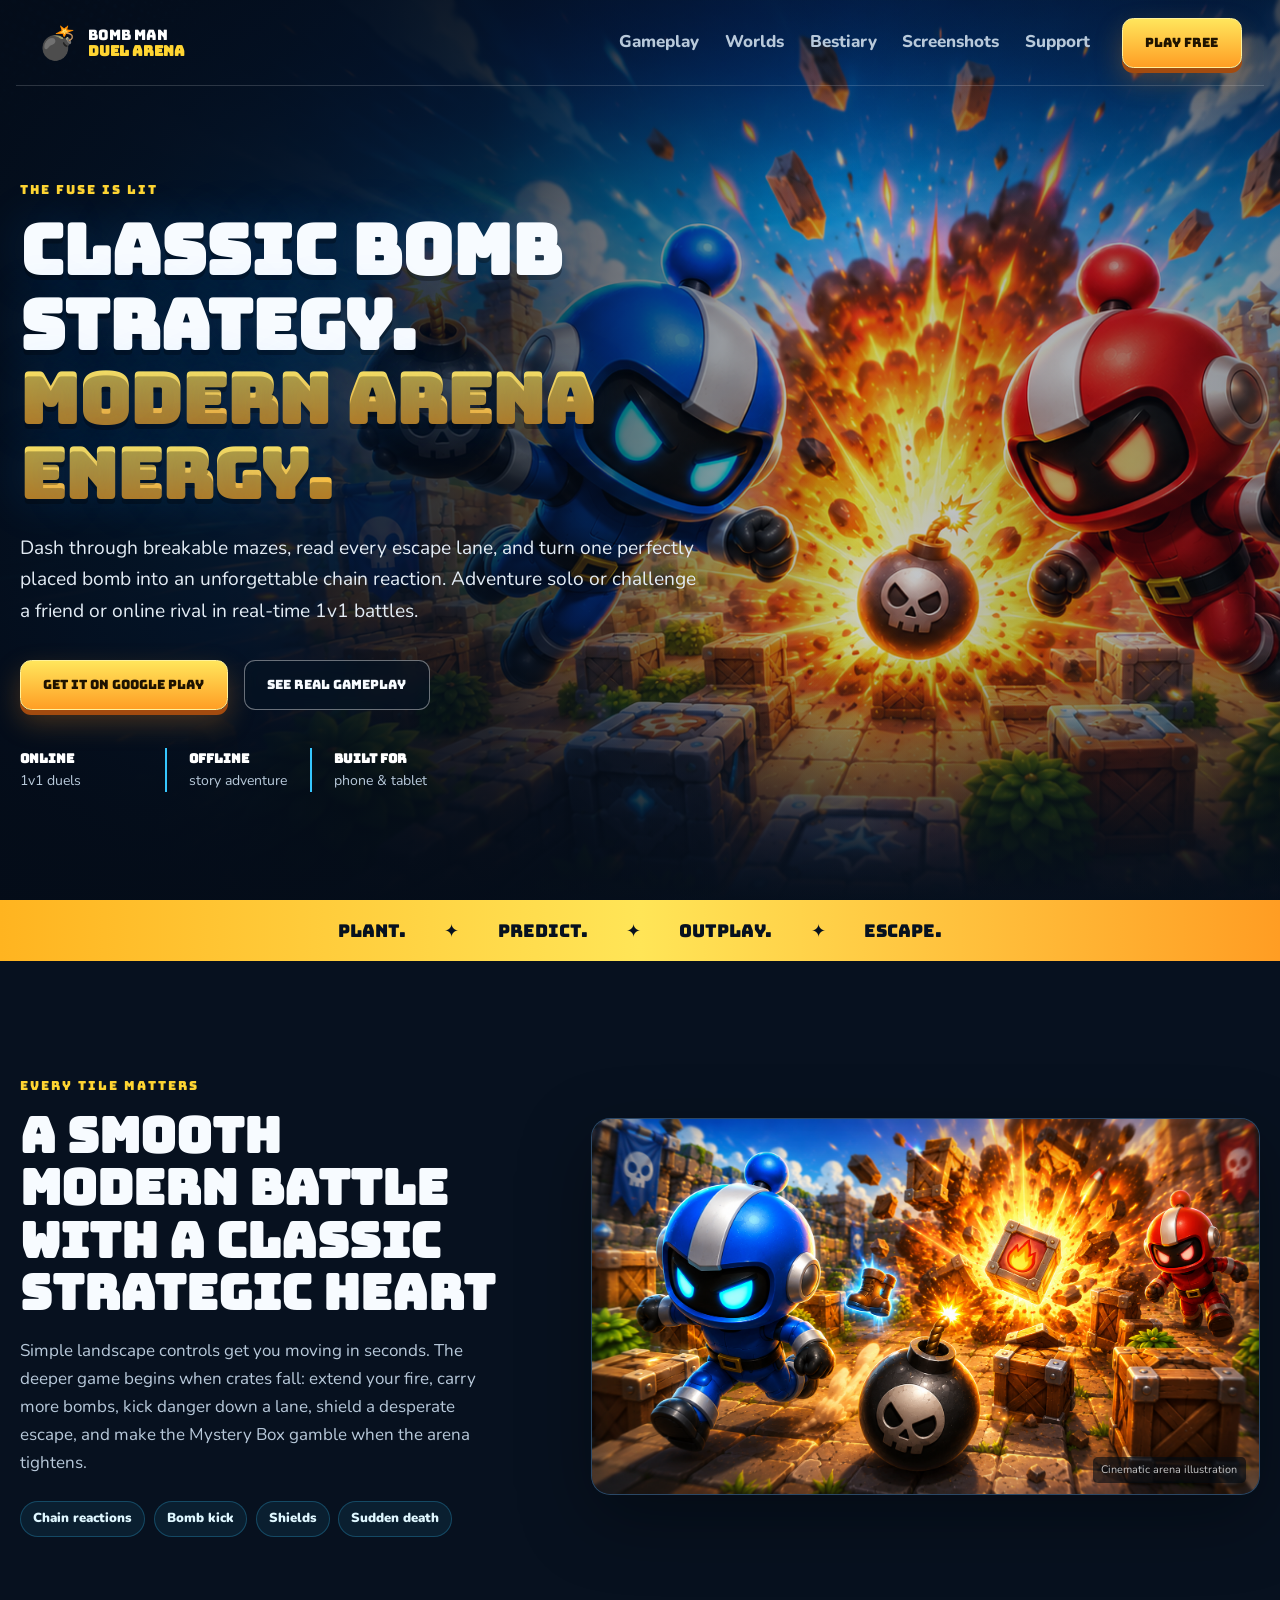
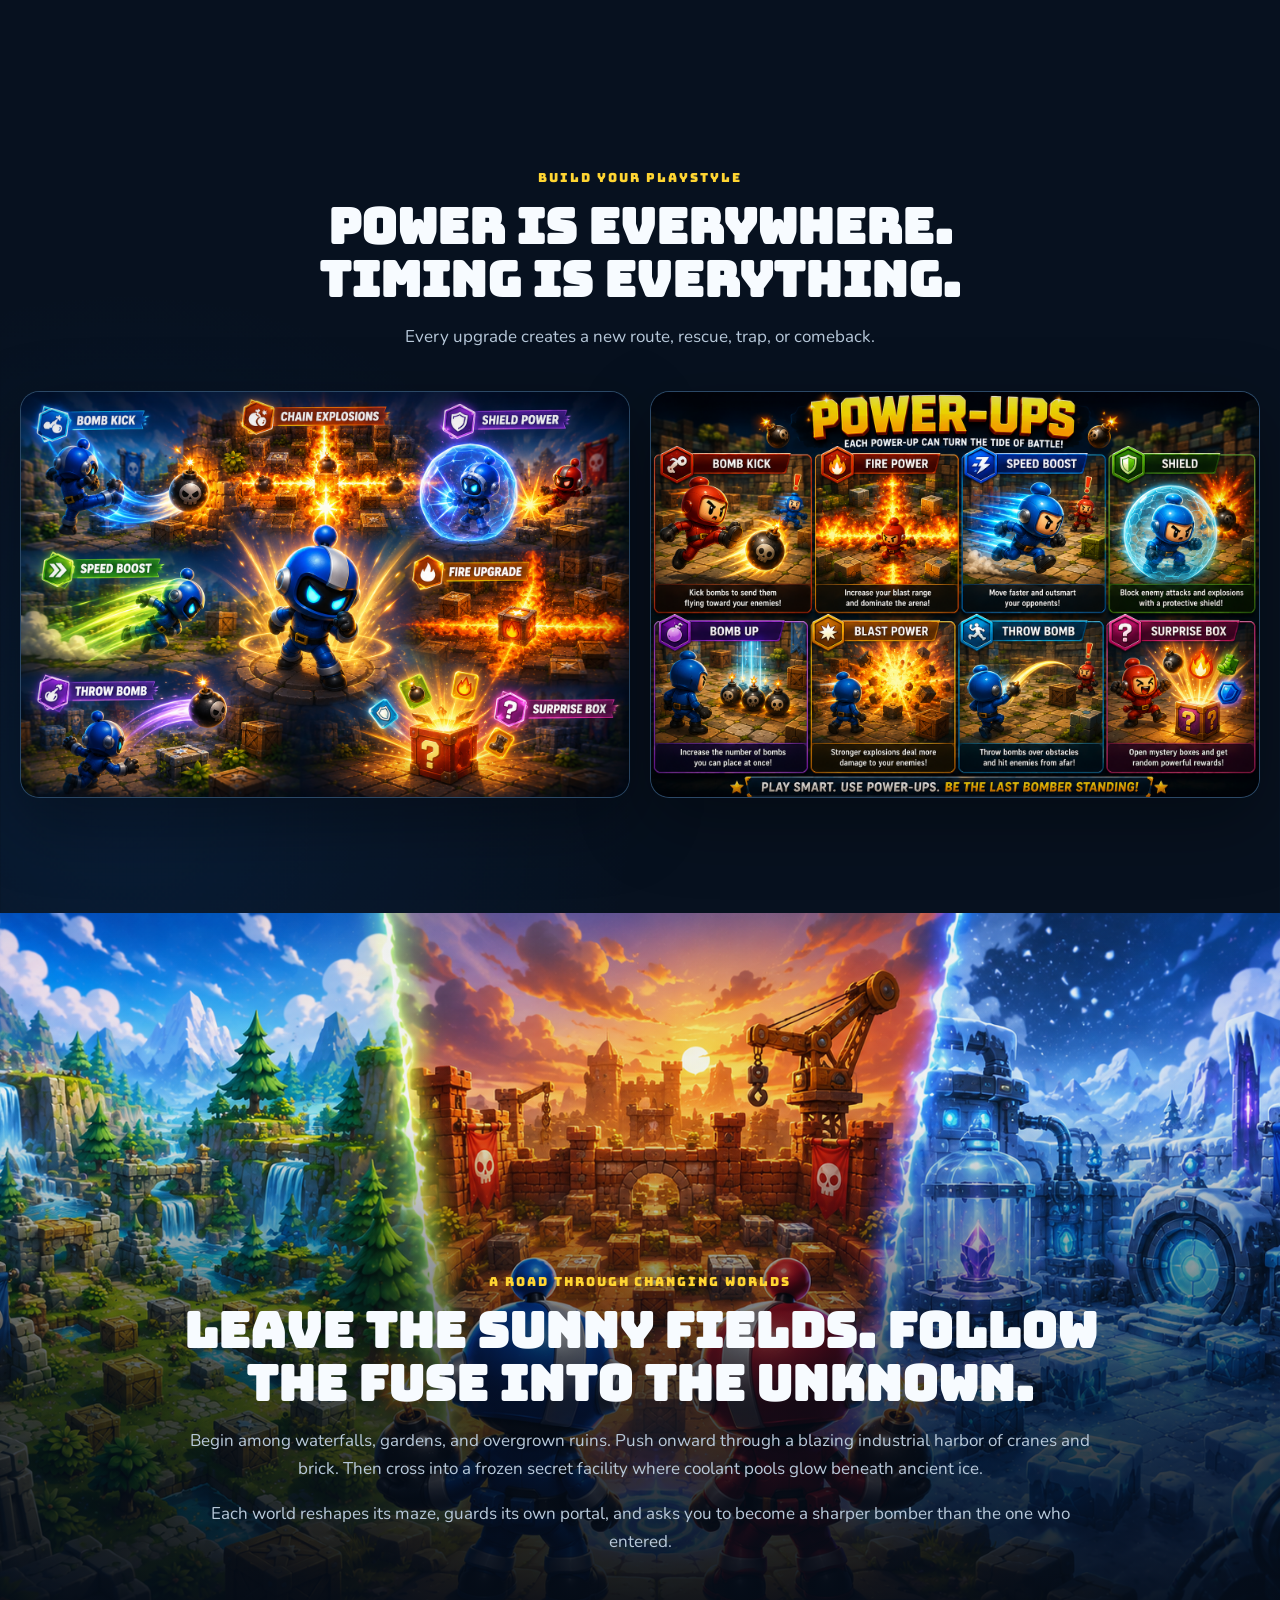
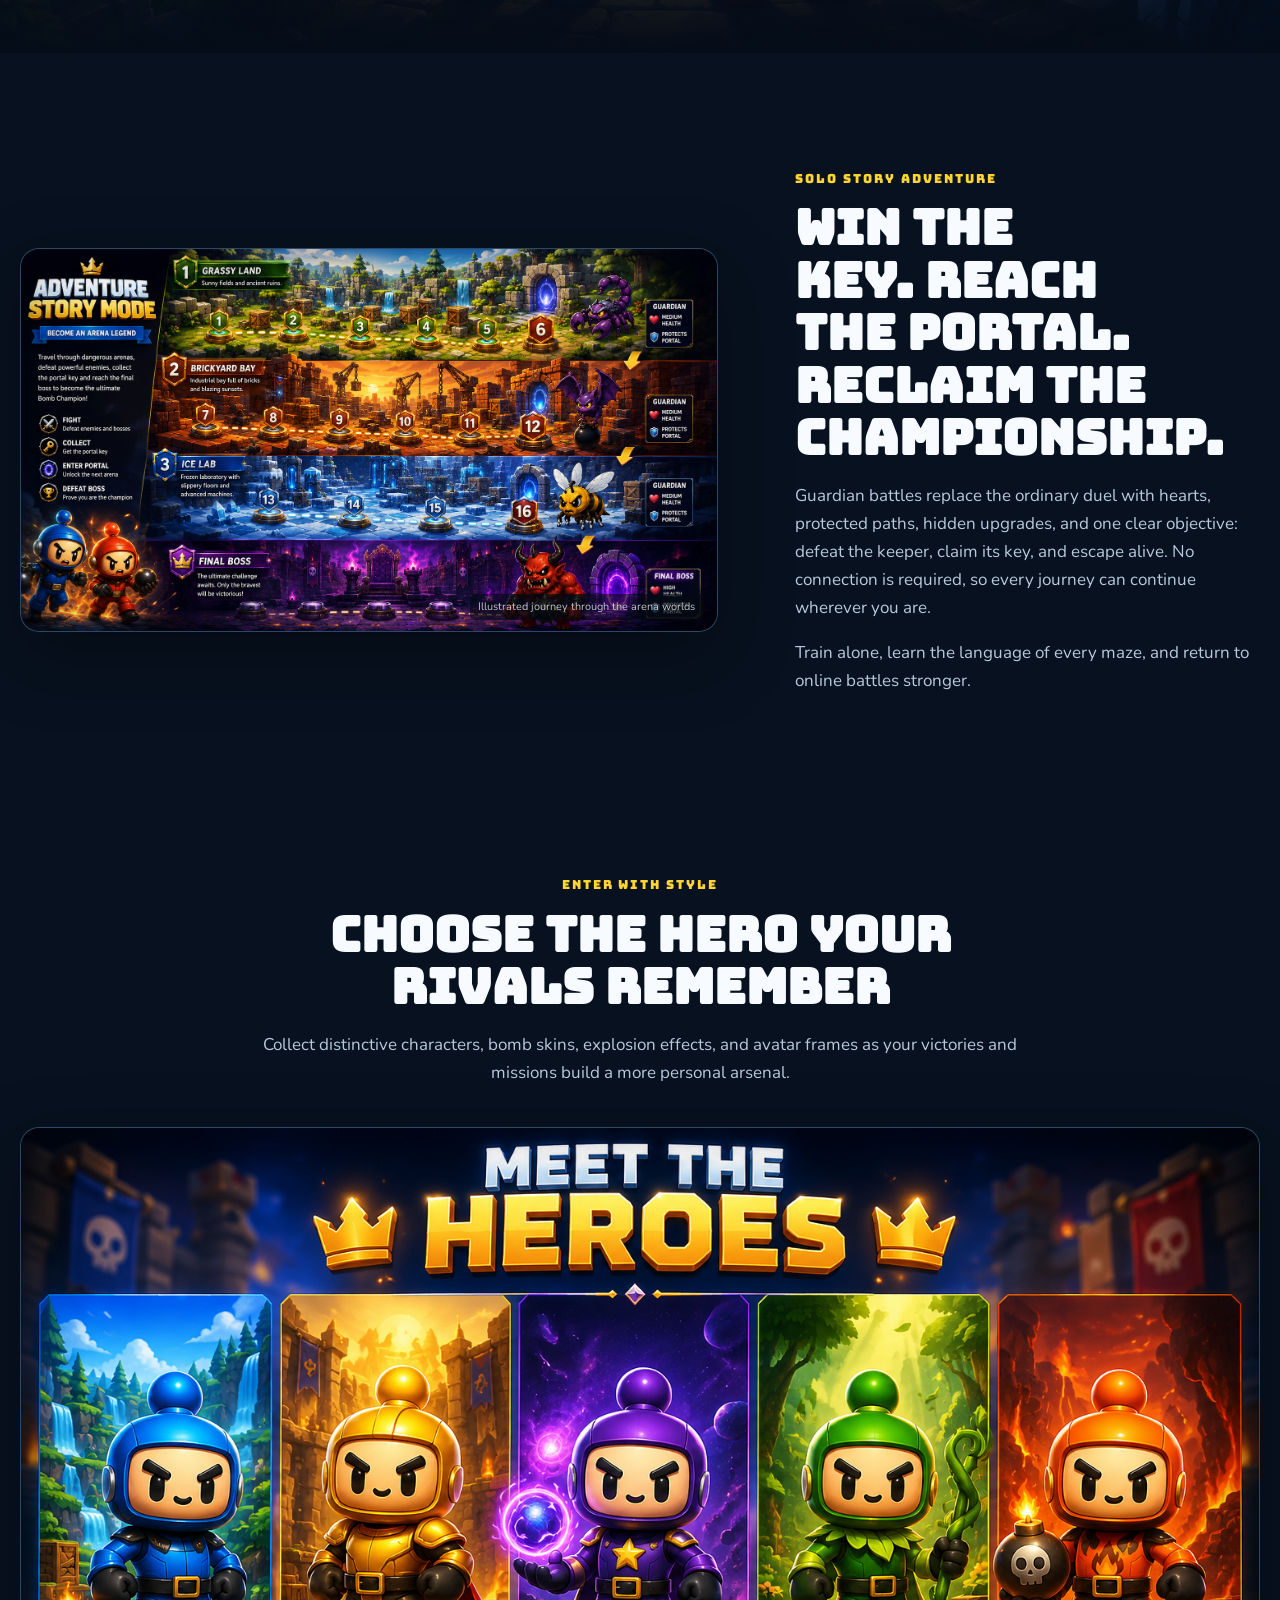
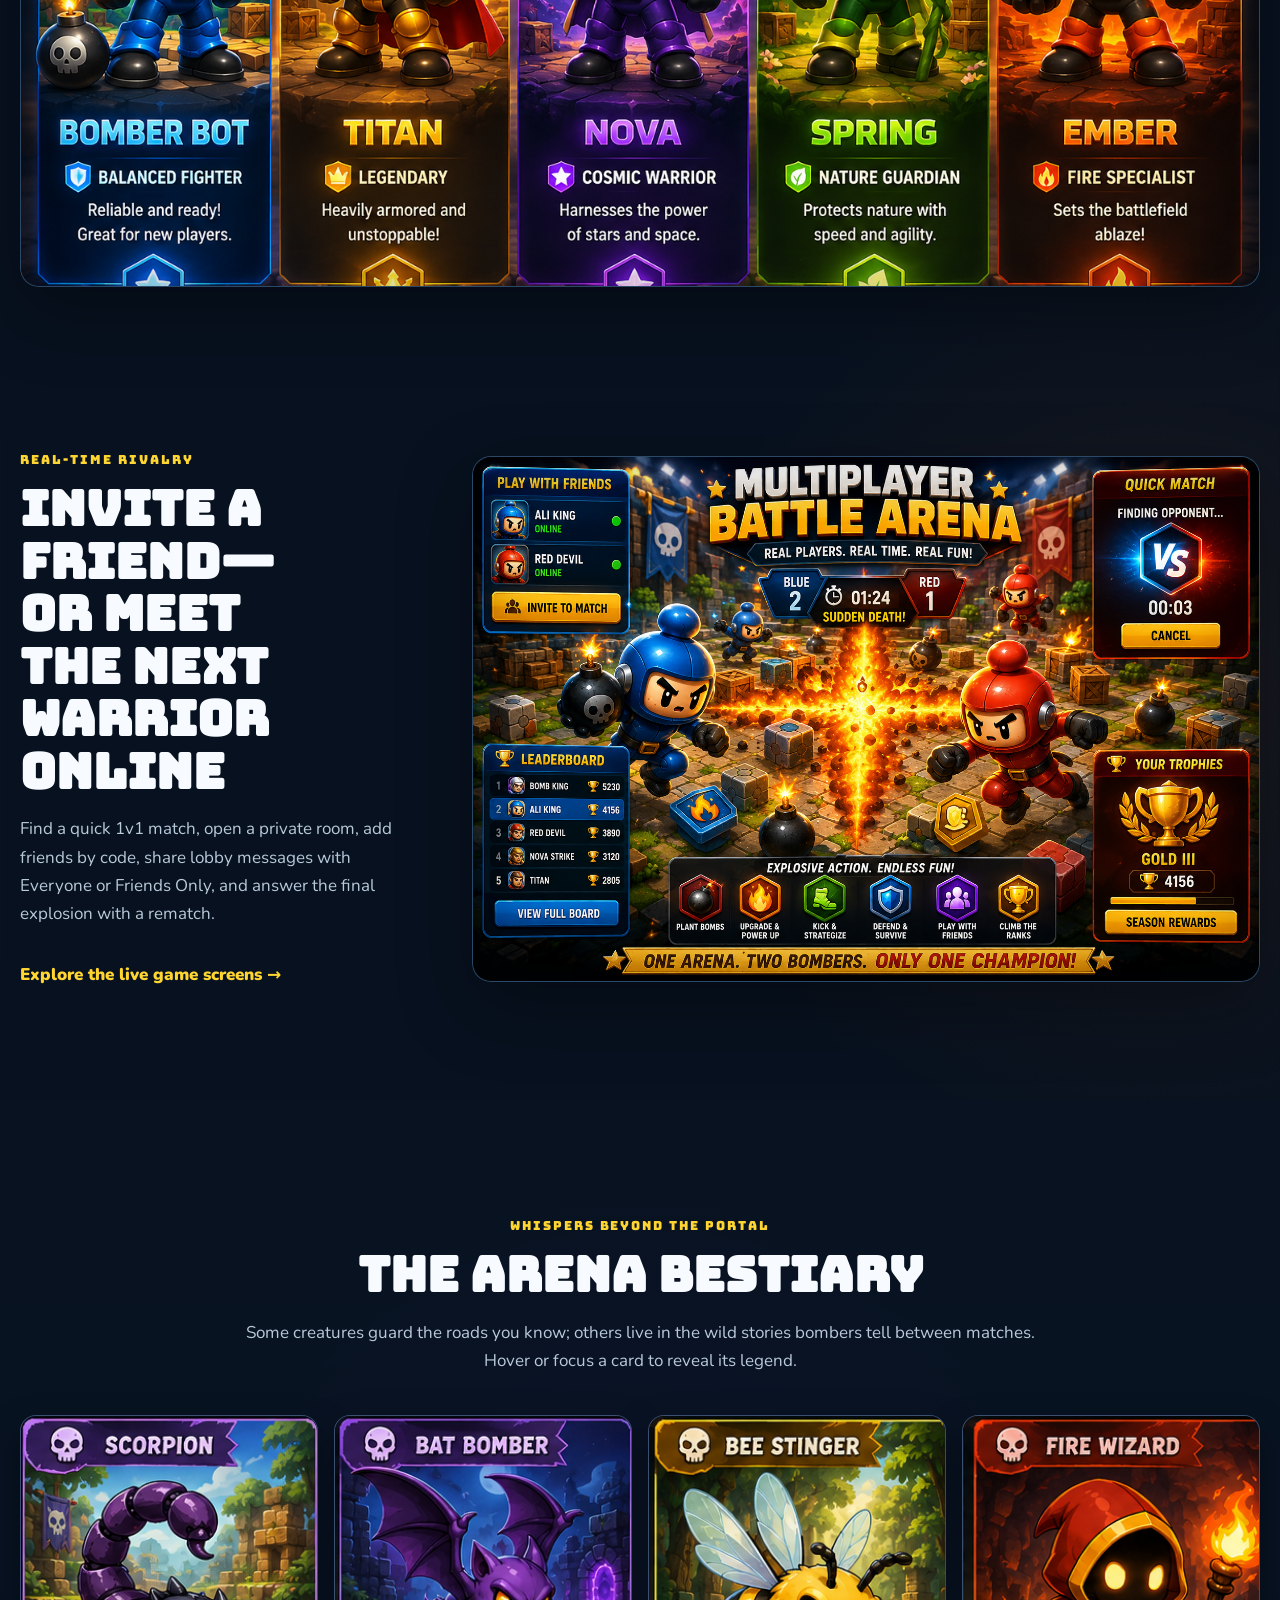
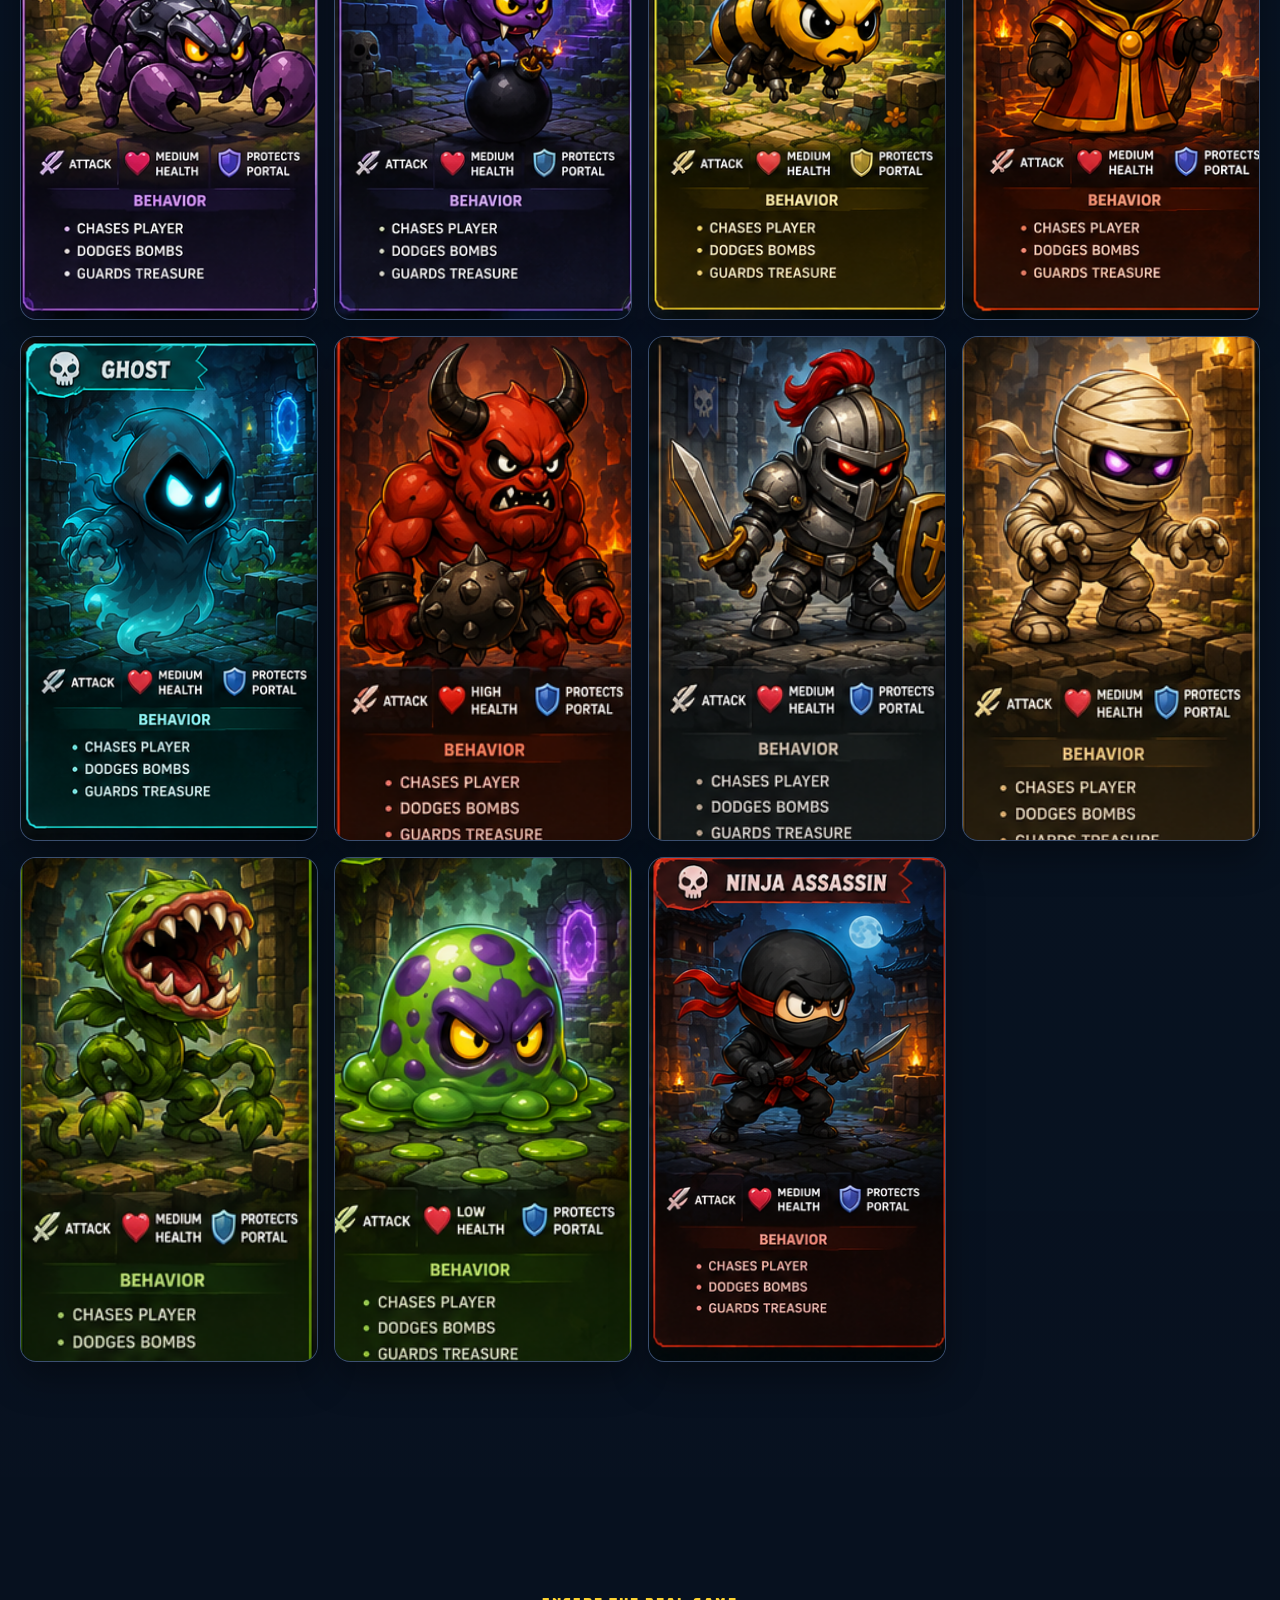
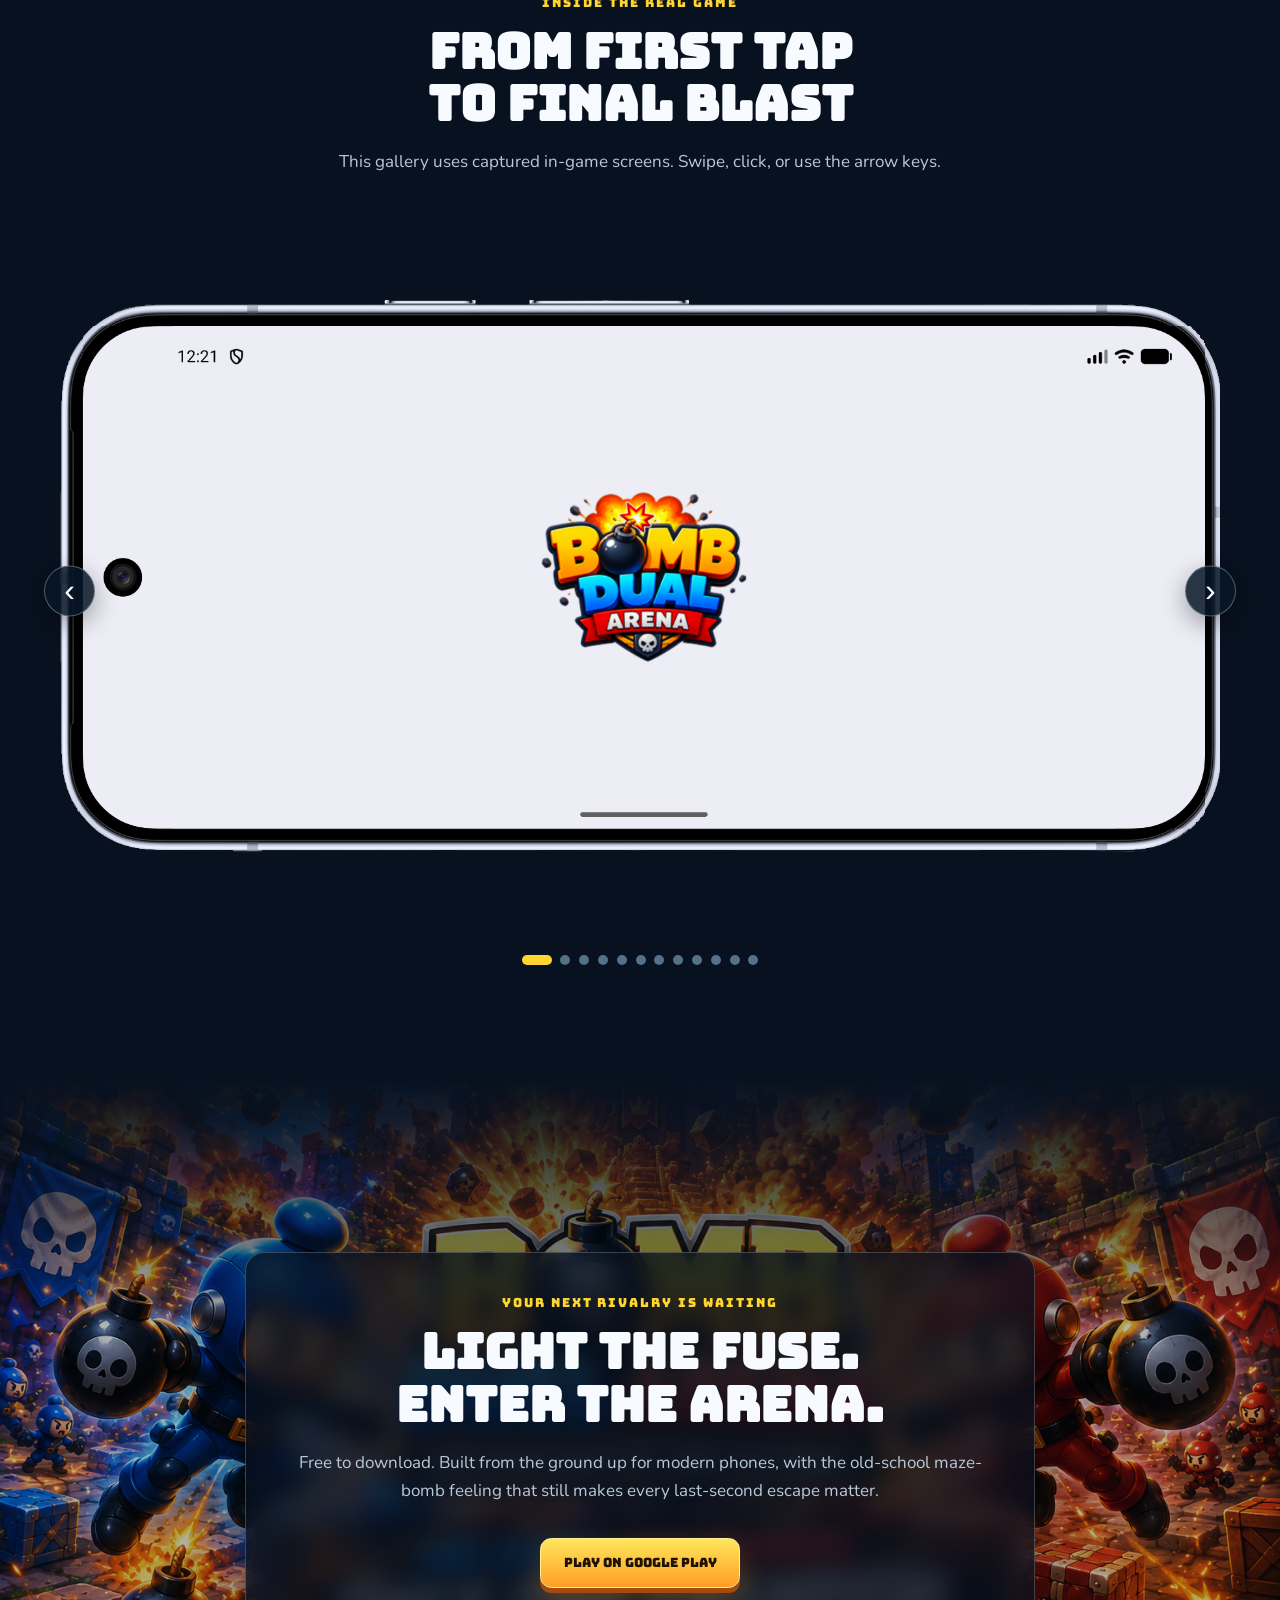
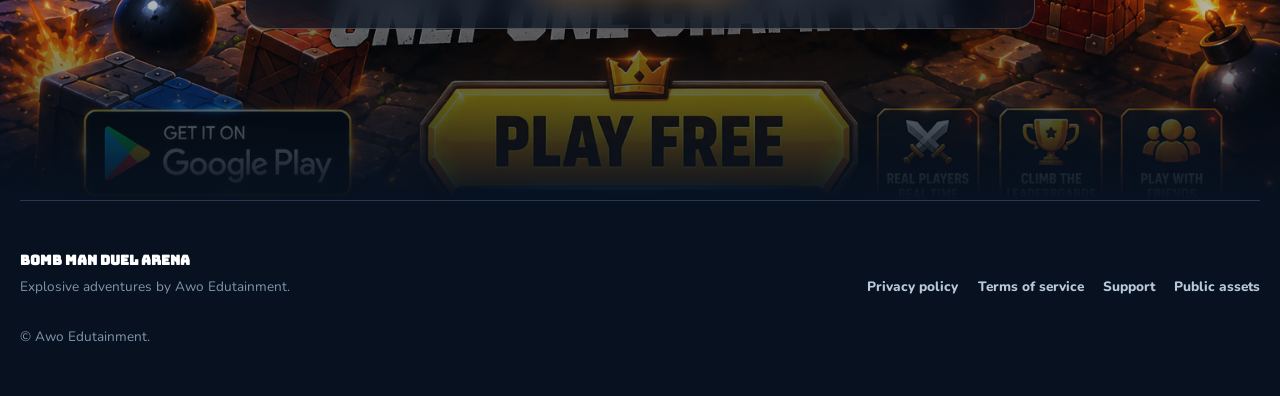
==== commit b7e913c5: "Update Bomb Man Duel Arena public website" ====
--- a/index.html
+++ b/index.html
@@ -166,18 +166,18 @@
       <div class="carousel-live" data-carousel-live aria-live="polite"></div>
       <button type="button" class="carousel-control prev" data-carousel-prev aria-label="Previous screenshot">‹</button>
       <div class="carousel-viewport"><div class="carousel-track" data-carousel-track>
-        <figure class="carousel-slide" data-carousel-slide><img src="assets/screenshots/bda-1.png" width="1784" height="850" loading="lazy" alt="Bomb Duel Arena splash screen inside a landscape phone frame."></figure>
-        <figure class="carousel-slide" data-carousel-slide hidden><img src="assets/screenshots/bda-2.png" width="1784" height="850" loading="lazy" alt="Tap-to-start title screen with blue, red, green, and gold bomb heroes."></figure>
-        <figure class="carousel-slide" data-carousel-slide hidden><img src="assets/screenshots/bda-3.png" width="1784" height="850" loading="lazy" alt="Main menu with online play, offline story, missions, shop, characters, leaderboard, and friends."></figure>
-        <figure class="carousel-slide" data-carousel-slide hidden><img src="assets/screenshots/bda-4.png" width="1784" height="850" loading="lazy" alt="Online 1v1 matchmaking screen with entry fee and random arena selection."></figure>
-        <figure class="carousel-slide" data-carousel-slide hidden><img src="assets/screenshots/bda-5.png" width="1784" height="850" loading="lazy" alt="Brickyard Bay story introduction over its island map."></figure>
-        <figure class="carousel-slide" data-carousel-slide hidden><img src="assets/screenshots/bda-6.png" width="1784" height="850" loading="lazy" alt="Brickyard guardian fight with hearts, portal-key objective, bombs, and breakable crates."></figure>
-        <figure class="carousel-slide" data-carousel-slide hidden><img src="assets/screenshots/bda-7.png" width="1784" height="850" loading="lazy" alt="Completed Brickyard Bay story map with sixteen connected stages and a boss gate."></figure>
-        <figure class="carousel-slide" data-carousel-slide hidden><img src="assets/screenshots/bda-8.png" width="1784" height="850" loading="lazy" alt="Brickyard story battle before the maze crates are broken."></figure>
-        <figure class="carousel-slide" data-carousel-slide hidden><img src="assets/screenshots/bda-9.png" width="1784" height="850" loading="lazy" alt="Completed Grassy Lands story map winding through forests, rivers, and mountains."></figure>
-        <figure class="carousel-slide" data-carousel-slide hidden><img src="assets/screenshots/bda-10.png" width="1784" height="850" loading="lazy" alt="Live online 1v1 duel with timer, ping, stats, bombs, crates, and chain explosions."></figure>
-        <figure class="carousel-slide" data-carousel-slide hidden><img src="assets/screenshots/bda-11.png" width="1784" height="850" loading="lazy" alt="Frozen Ice Lab guardian battle with portal, ice blocks, barrels, and explosion effects."></figure>
-        <figure class="carousel-slide" data-carousel-slide hidden><img src="assets/screenshots/bda-12.png" width="1784" height="850" loading="lazy" alt="Friends Chat screen with friend code, Lobby Chat, Friends Chat, and Chat History tabs."></figure>
+        <figure class="carousel-slide" data-carousel-slide><img src="assets/phone-screenshots/bda-1.png" width="1784" height="850" loading="lazy" alt="Bomb Duel Arena splash screen inside a landscape phone frame."></figure>
+        <figure class="carousel-slide" data-carousel-slide hidden><img src="assets/phone-screenshots/bda-2.png" width="1784" height="850" loading="lazy" alt="Tap-to-start title screen with blue, red, green, and gold bomb heroes."></figure>
+        <figure class="carousel-slide" data-carousel-slide hidden><img src="assets/phone-screenshots/bda-3.png" width="1784" height="850" loading="lazy" alt="Main menu with online play, offline story, missions, shop, characters, leaderboard, and friends."></figure>
+        <figure class="carousel-slide" data-carousel-slide hidden><img src="assets/phone-screenshots/bda-4.png" width="1784" height="850" loading="lazy" alt="Online 1v1 matchmaking screen with entry fee and arena selection."></figure>
+        <figure class="carousel-slide" data-carousel-slide hidden><img src="assets/phone-screenshots/bda-5.png" width="1784" height="850" loading="lazy" alt="Brickyard Bay story introduction over its island map."></figure>
+        <figure class="carousel-slide" data-carousel-slide hidden><img src="assets/phone-screenshots/bda-6.png" width="1784" height="850" loading="lazy" alt="Brickyard guardian fight with hearts, portal-key objective, bombs, and breakable crates."></figure>
+        <figure class="carousel-slide" data-carousel-slide hidden><img src="assets/phone-screenshots/bda-7.png" width="1784" height="850" loading="lazy" alt="Completed Brickyard Bay story map with sixteen connected stages and a boss gate."></figure>
+        <figure class="carousel-slide" data-carousel-slide hidden><img src="assets/phone-screenshots/bda-8.png" width="1784" height="850" loading="lazy" alt="Brickyard story battle before the maze crates are broken."></figure>
+        <figure class="carousel-slide" data-carousel-slide hidden><img src="assets/phone-screenshots/bda-9.png" width="1784" height="850" loading="lazy" alt="Completed Grassy Lands story map winding through forests, rivers, and mountains."></figure>
+        <figure class="carousel-slide" data-carousel-slide hidden><img src="assets/phone-screenshots/bda-10.png" width="1784" height="850" loading="lazy" alt="Live online 1v1 duel with timer, ping, stats, bombs, crates, and chain explosions."></figure>
+        <figure class="carousel-slide" data-carousel-slide hidden><img src="assets/phone-screenshots/bda-11.png" width="1784" height="850" loading="lazy" alt="Frozen Ice Lab guardian battle with portal, ice blocks, barrels, and explosion effects."></figure>
+        <figure class="carousel-slide" data-carousel-slide hidden><img src="assets/phone-screenshots/bda-12.png" width="1784" height="850" loading="lazy" alt="Friends Chat screen with friend code, Lobby Chat, Friends Chat, and Chat History tabs."></figure>
       </div></div>
       <button type="button" class="carousel-control next" data-carousel-next aria-label="Next screenshot">›</button>
       <div class="carousel-dots" data-carousel-dots aria-label="Screenshot pagination"></div>
